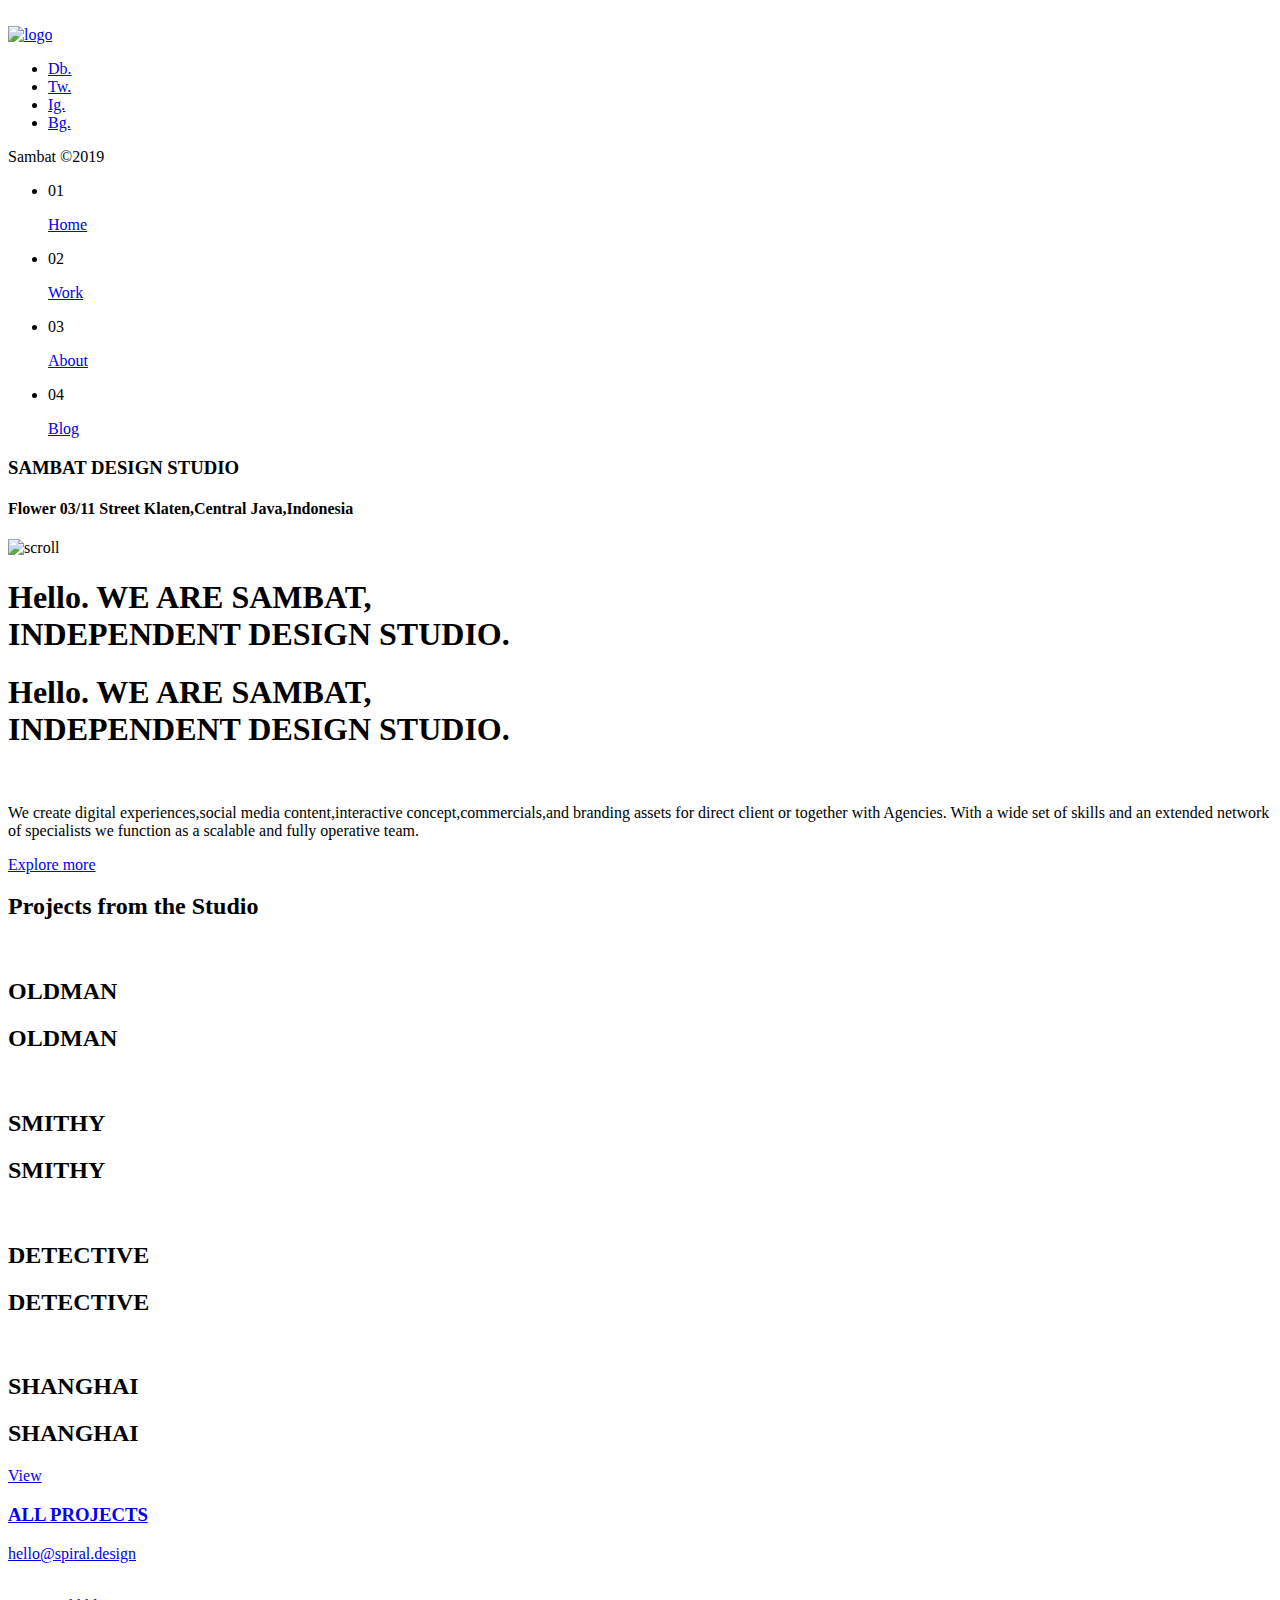
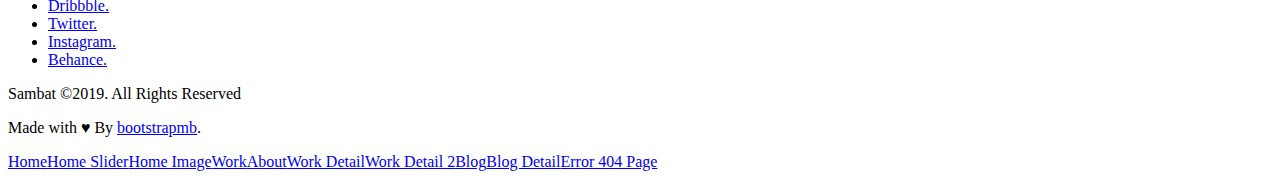
==== index.html @ 2a22076a "Create index.html" ====
<!DOCTYPE html>
<html lang="en">
<head>
<meta charset="UTF-8">
<meta name="viewport" content="width=device-width, initial-scale=1.0">
<meta http-equiv="X-UA-Compatible" content="ie=edge">
<title>Sambat Dark - Home</title>
<link rel="stylesheet" href="assets/css/plugin.css">
<link rel="stylesheet" href="assets/css/main.css">
<link rel="stylesheet" href="assets/css/responsive.css">
</head>
<body>
<!-- Start Preload -->
<div class="preloader"></div>
<div class="block-1"></div>
<div class="block-2"></div>
<div class="logo-load"><img src="assets/img/logo.svg" alt=""></div>
<div class="logo-load spinning"></div>
<div class="over-all"></div>
<!-- End Preload --><!-- Start Header -->
<header>
  <nav><!-- Logo -->
    <div class="logo hover-target"><a class="load-spiral" href="index.html"><img src="assets/img/logo.svg" alt="logo"></a></div>
    <!-- Menu bar -->
    <div class="toggle-btn magnetic hover-target">
      <div class="burger-menu"><span class="one"></span><span class="two"></span><span class="tre"></span></div>
    </div>
    <!-- Social -->
    <div class="scr socials">
      <div class="list-social">
        <ul>
          <li class="hover-target"><a href="#">Db.</a></li>
          <li class="hover-target"><a href="#">Tw.</a></li>
          <li class="hover-target"><a href="#">Ig.</a></li>
          <li class="hover-target"><a href="#">Bg.</a></li>
        </ul>
      </div>
    </div>
    <!-- Copyright -->
    <div class="scr copyright-top">
      <p>Sambat &copy;2019</p>
    </div>
    <div class="bg-nav"></div>
    <!-- menu -->
    <div class="manu-container">
      <div class="menu">
        <div class="data">
          <div class="container">
            <div class="row">
              <div class="col-md-6">
                <div class="links text-center text-lg-left">
                  <ul>
                    <li>
                      <p>01</p>
                      <a class="menu-link hover-target load-spiral" href="index.html">Home</a></li>
                    <li>
                      <p>02</p>
                      <a class="menu-link hover-target load-spiral" href="work.html">Work</a></li>
                    <li>
                      <p>03</p>
                      <a class="menu-link hover-target load-spiral" href="about.html">About</a></li>
                    <li>
                      <p>04</p>
                      <a class="menu-link hover-target load-spiral" href="blog.html">Blog</a></li>
                  </ul>
                </div>
              </div>
              <div class="col-md-4 offset-md-2 centered text-right">
                <div class="address-menu">
                  <h3>SAMBAT DESIGN STUDIO</h3>
                  <h4>Flower 03/11 Street Klaten,Central Java,Indonesia</h4>
                </div>
              </div>
            </div>
          </div>
        </div>
      </div>
    </div>
  </nav>
</header>
<!-- End Header --><!-- Start Content -->
<div id="spiral"><!-- Header -->
  <div class="scrolls"><img draggable="false" src="assets/img/sroll.svg" alt="scroll"></div>
  <div class="main-head">
    <div id="headmove">
      <div data-depth="0.2">
        <div class="bg-right"></div>
      </div>
    </div>
    <div class="heading-text">
      <div class="heading-text-front">
        <h1>Hello. WE ARE SAMBAT,<br>
          INDEPENDENT DESIGN STUDIO.</h1>
      </div>
      <div class="heading-text-back">
        <h1>Hello. WE ARE SAMBAT,<br>
          INDEPENDENT DESIGN STUDIO.</h1>
      </div>
    </div>
  </div>
  <!-- About -->
  <section class="about">
    <div class="container">
      <div class="row centered">
        <div class="col-lg-7">
          <div class="img-about luxy-el" data-horizontal="1" data-speed-x="1"><img class="img-fluid" src="assets/img/about.jpg" alt=""></div>
        </div>
        <div class="col-lg-5">
          <div class="abt-text">
            <p>We create digital experiences,social media content,interactive concept,commercials,and branding assets for direct client or together with Agencies. With a wide set of skills and an extended network of specialists we function as a scalable and fully operative team.</p>
            <a class="hover-target load-spiral" href="about.html">Explore more</a></div>
        </div>
      </div>
    </div>
  </section>
  <!-- Portfolio -->
  <section class="folio-content">
    <div class="container">
      <div class="row">
        <div class="col-md-12">
          <div class="main-title text-center">
            <h2>Projects from the <span>Studio</span></h2>
          </div>
        </div>
        <div class="col-md-6">
          <div class="folio-item">
            <div class="img-folio cursorExplore"><a class="load-spiral" href="work-detail-2.html"><img class="img-fluid" src="assets/img/port/2.jpg" draggable="false" alt=""></a></div>
            <div class="text-folio text-center">
              <h2 class="text-1">OLDMAN</h2>
              <h2 class="text-2">OLDMAN</h2>
            </div>
          </div>
          <div class="folio-item">
            <div class="img-folio cursorExplore"><a class="load-spiral" href="work-detail.html"><img class="img-fluid" src="assets/img/port/1.jpg" draggable="false" alt=""></a></div>
            <div class="text-folio text-center">
              <h2 class="text-1">SMITHY</h2>
              <h2 class="text-2">SMITHY</h2>
            </div>
          </div>
        </div>
        <div class="col-md-6">
          <div class="folio-item">
            <div class="img-folio cursorExplore"><a class="load-spiral" href="work-detail.html"><img class="img-fluid" src="assets/img/port/3.jpg" draggable="false" alt=""></a></div>
            <div class="text-folio text-center">
              <h2 class="text-1">DETECTIVE</h2>
              <h2 class="text-2">DETECTIVE</h2>
            </div>
          </div>
          <div class="folio-item">
            <div class="img-folio cursorExplore"><a class="load-spiral" href="work-detail-2.html"><img class="img-fluid" src="assets/img/port/4.jpg" draggable="false" alt=""></a></div>
            <div class="text-folio text-center">
              <h2 class="text-1">SHANGHAI</h2>
              <h2 class="text-2">SHANGHAI</h2>
            </div>
          </div>
        </div>
      </div>
      <div class="row">
        <div class="col-md-12"><a href="work.html" class="next-project centered text-center load-spiral">
          <div class="col-md-12">
            <p>View</p>
            <h3>ALL PROJECTS</h3>
          </div>
          </a></div>
      </div>
    </div>
  </section>
  <!-- Footer -->
  <div class="footer">
    <div class="container">
      <div class="row">
        <div class="col-md-4 text-center text-md-left mt-30">
          <div class="mail hover-target"><a href="#">hello@spiral.design</a></div>
        </div>
        <div class="col-md-4 text-center mt-30">
          <div class="logo-foot"><img src="assets/img/logo.svg" alt=""></div>
        </div>
        <div class="col-md-4 text-center text-md-right mt-30">
          <div class="sosmed">
            <ul>
              <li class="hover-target"><a href="#">Dribbble.</a></li>
              <li class="hover-target"><a href="#">Twitter.</a></li>
              <li class="hover-target"><a href="#">Instagram.</a></li>
              <li class="hover-target"><a href="#">Behance.</a></li>
            </ul>
          </div>
          <div class="copyright">
            <p>Sambat &copy;2019. All Rights Reserved</p>
            <p>Made with ♥ By <a href="http://www.bootstrapmb.com/">bootstrapmb</a>.</p>
          </div>
        </div>
      </div>
    </div>
  </div>
</div>
<!-- End Content --><!-- Toggle menu -->
<div class="menus"><a class="hover-target" href="index.html">Home</a><a class="hover-target" href="index-2.html">Home Slider</a><a class="hover-target" href="index-3.html">Home Image</a><a class="hover-target" href="work.html">Work</a><a class="hover-target" href="about.html">About</a><a class="hover-target" href="work-detail.html">Work Detail</a><a class="hover-target" href="work-detail-2.html">Work Detail 2</a><a class="hover-target" href="blog.html">Blog</a><a class="hover-target" href="blog-detail.html">Blog Detail</a><a class="hover-target" href="error.html">Error 404 Page</a></div>
<div class="menu__toggler hover-target magnetic"><span></span></div>
<!-- Cursor -->
<div class="cursor1" id="cursor1"></div>
<div class="cursor" id="cursor"></div>
<script src="https://www.jq22.com/jquery/jquery-3.3.1.js"></script>
<script src="assets/js/plugin.js"></script><script src="assets/js/main.js"></script>
</body>
</html>
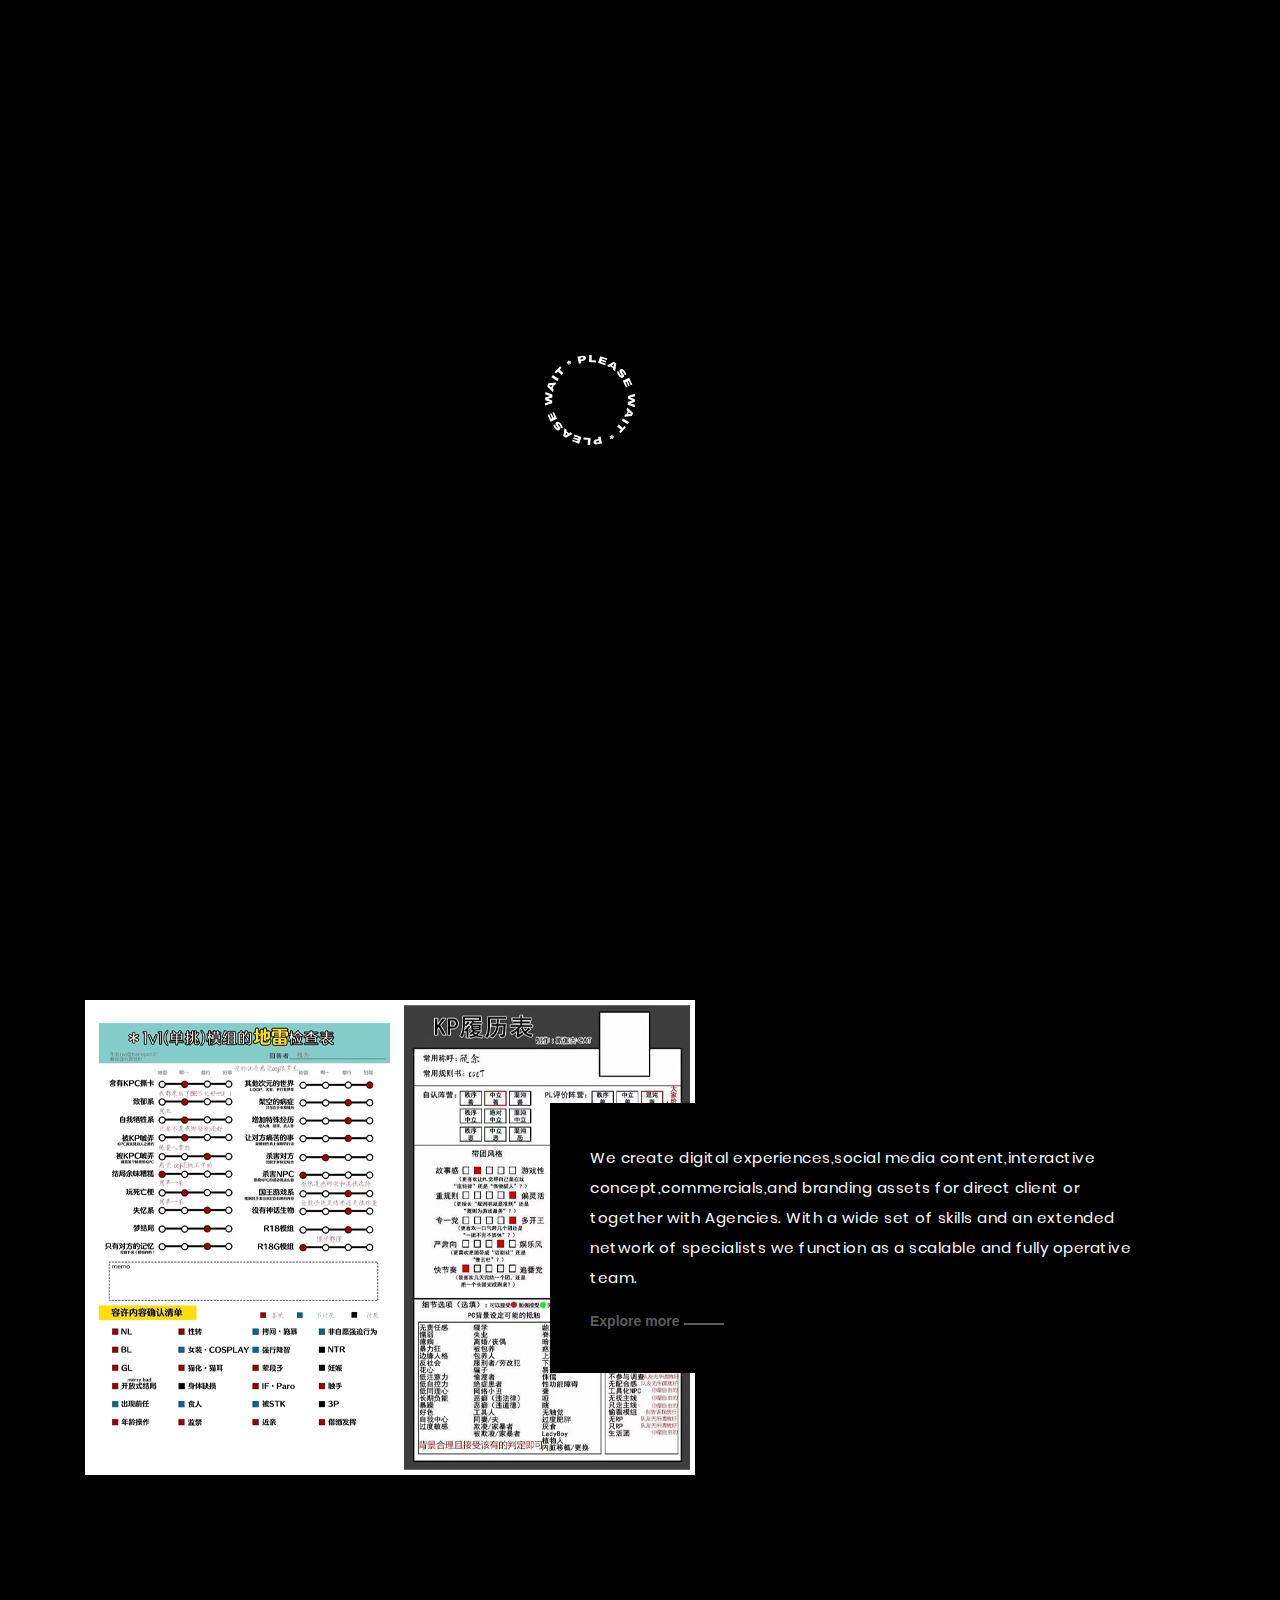
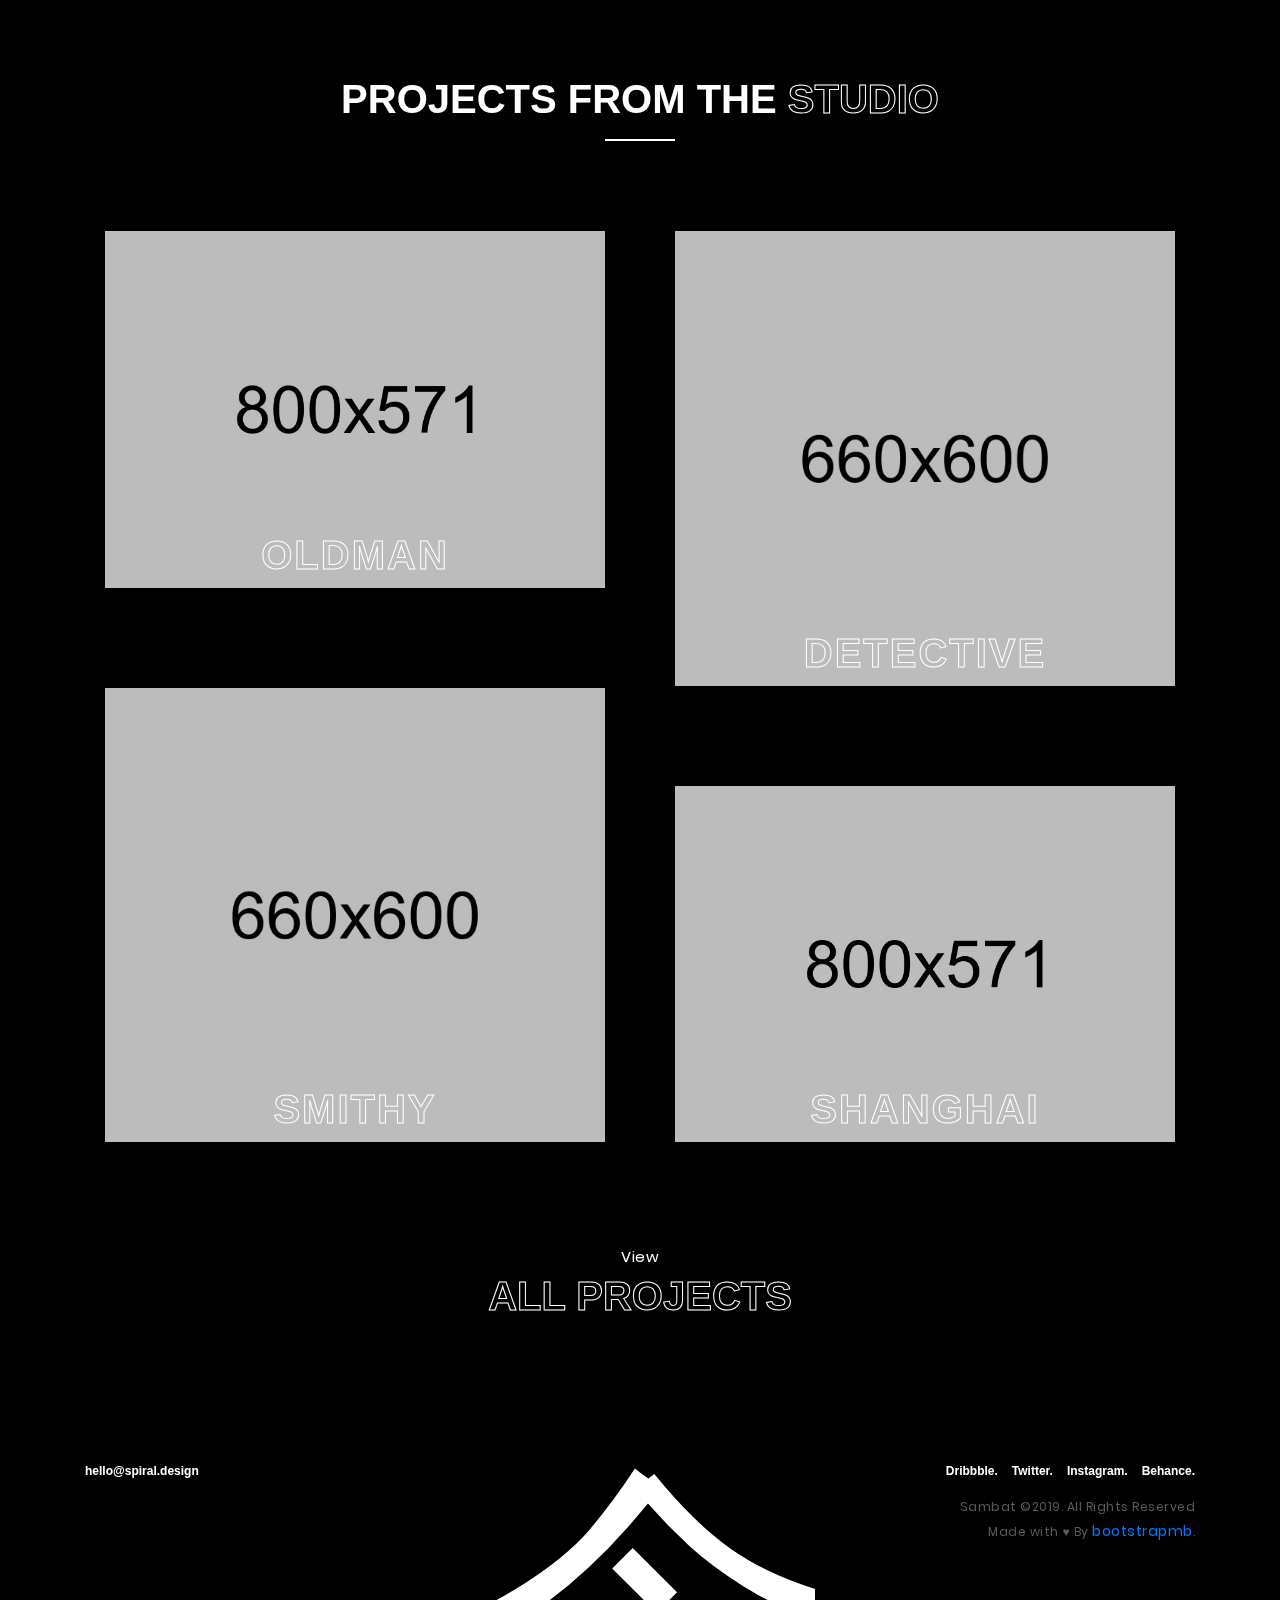
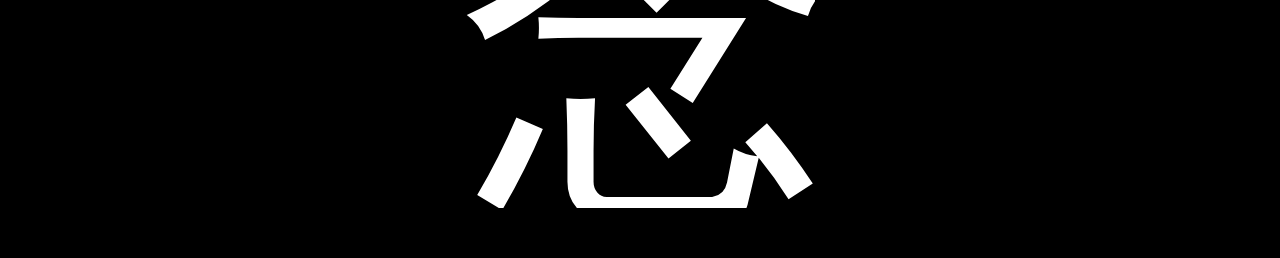
==== commit 2f881f74: "Update index.html" ====
--- a/index.html
+++ b/index.html
@@ -1,205 +1,205 @@
-<!DOCTYPE html>
-<html lang="en">
-<head>
-<meta charset="UTF-8">
-<meta name="viewport" content="width=device-width, initial-scale=1.0">
-<meta http-equiv="X-UA-Compatible" content="ie=edge">
-<title>Sambat Dark - Home</title>
-<link rel="stylesheet" href="assets/css/plugin.css">
-<link rel="stylesheet" href="assets/css/main.css">
-<link rel="stylesheet" href="assets/css/responsive.css">
-</head>
-<body>
-<!-- Start Preload -->
-<div class="preloader"></div>
-<div class="block-1"></div>
-<div class="block-2"></div>
-<div class="logo-load"><img src="assets/img/logo.svg" alt=""></div>
-<div class="logo-load spinning"></div>
-<div class="over-all"></div>
-<!-- End Preload --><!-- Start Header -->
-<header>
-  <nav><!-- Logo -->
-    <div class="logo hover-target"><a class="load-spiral" href="index.html"><img src="assets/img/logo.svg" alt="logo"></a></div>
-    <!-- Menu bar -->
-    <div class="toggle-btn magnetic hover-target">
-      <div class="burger-menu"><span class="one"></span><span class="two"></span><span class="tre"></span></div>
-    </div>
-    <!-- Social -->
-    <div class="scr socials">
-      <div class="list-social">
-        <ul>
-          <li class="hover-target"><a href="#">Db.</a></li>
-          <li class="hover-target"><a href="#">Tw.</a></li>
-          <li class="hover-target"><a href="#">Ig.</a></li>
-          <li class="hover-target"><a href="#">Bg.</a></li>
-        </ul>
-      </div>
-    </div>
-    <!-- Copyright -->
-    <div class="scr copyright-top">
-      <p>Sambat &copy;2019</p>
-    </div>
-    <div class="bg-nav"></div>
-    <!-- menu -->
-    <div class="manu-container">
-      <div class="menu">
-        <div class="data">
-          <div class="container">
-            <div class="row">
-              <div class="col-md-6">
-                <div class="links text-center text-lg-left">
-                  <ul>
-                    <li>
-                      <p>01</p>
-                      <a class="menu-link hover-target load-spiral" href="index.html">Home</a></li>
-                    <li>
-                      <p>02</p>
-                      <a class="menu-link hover-target load-spiral" href="work.html">Work</a></li>
-                    <li>
-                      <p>03</p>
-                      <a class="menu-link hover-target load-spiral" href="about.html">About</a></li>
-                    <li>
-                      <p>04</p>
-                      <a class="menu-link hover-target load-spiral" href="blog.html">Blog</a></li>
-                  </ul>
-                </div>
-              </div>
-              <div class="col-md-4 offset-md-2 centered text-right">
-                <div class="address-menu">
-                  <h3>SAMBAT DESIGN STUDIO</h3>
-                  <h4>Flower 03/11 Street Klaten,Central Java,Indonesia</h4>
-                </div>
-              </div>
-            </div>
-          </div>
-        </div>
-      </div>
-    </div>
-  </nav>
-</header>
-<!-- End Header --><!-- Start Content -->
-<div id="spiral"><!-- Header -->
-  <div class="scrolls"><img draggable="false" src="assets/img/sroll.svg" alt="scroll"></div>
-  <div class="main-head">
-    <div id="headmove">
-      <div data-depth="0.2">
-        <div class="bg-right"></div>
-      </div>
-    </div>
-    <div class="heading-text">
-      <div class="heading-text-front">
-        <h1>Hello. WE ARE SAMBAT,<br>
-          INDEPENDENT DESIGN STUDIO.</h1>
-      </div>
-      <div class="heading-text-back">
-        <h1>Hello. WE ARE SAMBAT,<br>
-          INDEPENDENT DESIGN STUDIO.</h1>
-      </div>
-    </div>
-  </div>
-  <!-- About -->
-  <section class="about">
-    <div class="container">
-      <div class="row centered">
-        <div class="col-lg-7">
-          <div class="img-about luxy-el" data-horizontal="1" data-speed-x="1"><img class="img-fluid" src="assets/img/about.jpg" alt=""></div>
-        </div>
-        <div class="col-lg-5">
-          <div class="abt-text">
-            <p>We create digital experiences,social media content,interactive concept,commercials,and branding assets for direct client or together with Agencies. With a wide set of skills and an extended network of specialists we function as a scalable and fully operative team.</p>
-            <a class="hover-target load-spiral" href="about.html">Explore more</a></div>
-        </div>
-      </div>
-    </div>
-  </section>
-  <!-- Portfolio -->
-  <section class="folio-content">
-    <div class="container">
-      <div class="row">
-        <div class="col-md-12">
-          <div class="main-title text-center">
-            <h2>Projects from the <span>Studio</span></h2>
-          </div>
-        </div>
-        <div class="col-md-6">
-          <div class="folio-item">
-            <div class="img-folio cursorExplore"><a class="load-spiral" href="work-detail-2.html"><img class="img-fluid" src="assets/img/port/2.jpg" draggable="false" alt=""></a></div>
-            <div class="text-folio text-center">
-              <h2 class="text-1">OLDMAN</h2>
-              <h2 class="text-2">OLDMAN</h2>
-            </div>
-          </div>
-          <div class="folio-item">
-            <div class="img-folio cursorExplore"><a class="load-spiral" href="work-detail.html"><img class="img-fluid" src="assets/img/port/1.jpg" draggable="false" alt=""></a></div>
-            <div class="text-folio text-center">
-              <h2 class="text-1">SMITHY</h2>
-              <h2 class="text-2">SMITHY</h2>
-            </div>
-          </div>
-        </div>
-        <div class="col-md-6">
-          <div class="folio-item">
-            <div class="img-folio cursorExplore"><a class="load-spiral" href="work-detail.html"><img class="img-fluid" src="assets/img/port/3.jpg" draggable="false" alt=""></a></div>
-            <div class="text-folio text-center">
-              <h2 class="text-1">DETECTIVE</h2>
-              <h2 class="text-2">DETECTIVE</h2>
-            </div>
-          </div>
-          <div class="folio-item">
-            <div class="img-folio cursorExplore"><a class="load-spiral" href="work-detail-2.html"><img class="img-fluid" src="assets/img/port/4.jpg" draggable="false" alt=""></a></div>
-            <div class="text-folio text-center">
-              <h2 class="text-1">SHANGHAI</h2>
-              <h2 class="text-2">SHANGHAI</h2>
-            </div>
-          </div>
-        </div>
-      </div>
-      <div class="row">
-        <div class="col-md-12"><a href="work.html" class="next-project centered text-center load-spiral">
-          <div class="col-md-12">
-            <p>View</p>
-            <h3>ALL PROJECTS</h3>
-          </div>
-          </a></div>
-      </div>
-    </div>
-  </section>
-  <!-- Footer -->
-  <div class="footer">
-    <div class="container">
-      <div class="row">
-        <div class="col-md-4 text-center text-md-left mt-30">
-          <div class="mail hover-target"><a href="#">hello@spiral.design</a></div>
-        </div>
-        <div class="col-md-4 text-center mt-30">
-          <div class="logo-foot"><img src="assets/img/logo.svg" alt=""></div>
-        </div>
-        <div class="col-md-4 text-center text-md-right mt-30">
-          <div class="sosmed">
-            <ul>
-              <li class="hover-target"><a href="#">Dribbble.</a></li>
-              <li class="hover-target"><a href="#">Twitter.</a></li>
-              <li class="hover-target"><a href="#">Instagram.</a></li>
-              <li class="hover-target"><a href="#">Behance.</a></li>
-            </ul>
-          </div>
-          <div class="copyright">
-            <p>Sambat &copy;2019. All Rights Reserved</p>
-            <p>Made with ♥ By <a href="http://www.bootstrapmb.com/">bootstrapmb</a>.</p>
-          </div>
-        </div>
-      </div>
-    </div>
-  </div>
-</div>
-<!-- End Content --><!-- Toggle menu -->
-<div class="menus"><a class="hover-target" href="index.html">Home</a><a class="hover-target" href="index-2.html">Home Slider</a><a class="hover-target" href="index-3.html">Home Image</a><a class="hover-target" href="work.html">Work</a><a class="hover-target" href="about.html">About</a><a class="hover-target" href="work-detail.html">Work Detail</a><a class="hover-target" href="work-detail-2.html">Work Detail 2</a><a class="hover-target" href="blog.html">Blog</a><a class="hover-target" href="blog-detail.html">Blog Detail</a><a class="hover-target" href="error.html">Error 404 Page</a></div>
-<div class="menu__toggler hover-target magnetic"><span></span></div>
-<!-- Cursor -->
-<div class="cursor1" id="cursor1"></div>
-<div class="cursor" id="cursor"></div>
-<script src="https://www.jq22.com/jquery/jquery-3.3.1.js"></script>
-<script src="assets/js/plugin.js"></script><script src="assets/js/main.js"></script>
-</body>
-</html>
+<!DOCTYPE html>
+<html lang="en">
+<head>
+<meta charset="UTF-8">
+<meta name="viewport" content="width=device-width, initial-scale=1.0">
+<meta http-equiv="X-UA-Compatible" content="ie=edge">
+<title>Coctrpg log - Home</title>
+<link rel="stylesheet" href="assets/css/plugin.css">
+<link rel="stylesheet" href="assets/css/main.css">
+<link rel="stylesheet" href="assets/css/responsive.css">
+</head>
+<body>
+<!-- Start Preload -->
+<div class="preloader"></div>
+<div class="block-1"></div>
+<div class="block-2"></div>
+<div class="logo-load"><img src="assets/img/logo.svg" alt=""></div>
+<div class="logo-load spinning"></div>
+<div class="over-all"></div>
+<!-- End Preload --><!-- Start Header -->
+<header>
+  <nav><!-- Logo -->
+    <div class="logo hover-target"><a class="load-spiral" href="index.html"><img src="assets/img/logo.svg" alt="logo"></a></div>
+    <!-- Menu bar -->
+    <div class="toggle-btn magnetic hover-target">
+      <div class="burger-menu"><span class="one"></span><span class="two"></span><span class="tre"></span></div>
+    </div>
+    <!-- Social -->
+    <div class="scr socials">
+      <div class="list-social">
+        <ul>
+          <li class="hover-target"><a href="#">Wx.</a></li>
+          <li class="hover-target"><a href="#">Qq.</a></li>
+          <li class="hover-target"><a href="#">Tw.</a></li>
+          <li class="hover-target"><a href="#">Bg.</a></li>
+        </ul>
+      </div>
+    </div>
+    <!-- Copyright -->
+    <div class="scr copyright-top">
+      <p>Sambat &copy;2019</p>
+    </div>
+    <div class="bg-nav"></div>
+    <!-- menu -->
+    <div class="manu-container">
+      <div class="menu">
+        <div class="data">
+          <div class="container">
+            <div class="row">
+              <div class="col-md-6">
+                <div class="links text-center text-lg-left">
+                  <ul>
+                    <li>
+                      <p>01</p>
+                      <a class="menu-link hover-target load-spiral" href="index.html">主页</a></li>
+                    <li>
+                      <p>02</p>
+                      <a class="menu-link hover-target load-spiral" href="work.html">目录</a></li>
+                    <li>
+                      <p>03</p>
+                      <a class="menu-link hover-target load-spiral" href="about.html">关于我</a></li>
+                    <li>
+                      <p>04</p>
+                      <a class="menu-link hover-target load-spiral" href="blog.html">归档</a></li>
+                  </ul>
+                </div>
+              </div>
+              <div class="col-md-4 offset-md-2 centered text-right">
+                <div class="address-menu">
+                  <h3>COCTRPG LOG STORAGE SITE.</h3>
+                  <h4>从2021年开始到今的所有已经保存的跑团log</h4>
+                </div>
+              </div>
+            </div>
+          </div>
+        </div>
+      </div>
+    </div>
+  </nav>
+</header>
+<!-- End Header --><!-- Start Content -->
+<div id="spiral"><!-- Header -->
+  <div class="scrolls"><img draggable="false" src="assets/img/sroll.svg" alt="scroll"></div>
+  <div class="main-head">
+    <div id="headmove">
+      <div data-depth="0.2">
+        <div class="bg-right"></div>
+      </div>
+    </div>
+    <div class="heading-text">
+      <div class="heading-text-front">
+        <h1>Hello, this is<br>
+          COCTRPG LOG STORAGE SITE.</h1>
+      </div>
+      <div class="heading-text-back">
+        <h1>Hello, this is<br>
+          COCTRPG LOG STORAGE SITE.</h1>
+      </div>
+    </div>
+  </div>
+  <!-- About -->
+  <section class="about">
+    <div class="container">
+      <div class="row centered">
+        <div class="col-lg-7">
+          <div class="img-about luxy-el" data-horizontal="1" data-speed-x="1"><img class="img-fluid" src="assets/img/about.jpg" alt=""></div>
+        </div>
+        <div class="col-lg-5">
+          <div class="abt-text">
+            <p>We create digital experiences,social media content,interactive concept,commercials,and branding assets for direct client or together with Agencies. With a wide set of skills and an extended network of specialists we function as a scalable and fully operative team.</p>
+            <a class="hover-target load-spiral" href="about.html">Explore more</a></div>
+        </div>
+      </div>
+    </div>
+  </section>
+  <!-- Portfolio -->
+  <section class="folio-content">
+    <div class="container">
+      <div class="row">
+        <div class="col-md-12">
+          <div class="main-title text-center">
+            <h2>Projects from the <span>Studio</span></h2>
+          </div>
+        </div>
+        <div class="col-md-6">
+          <div class="folio-item">
+            <div class="img-folio cursorExplore"><a class="load-spiral" href="work-detail-2.html"><img class="img-fluid" src="assets/img/port/2.jpg" draggable="false" alt=""></a></div>
+            <div class="text-folio text-center">
+              <h2 class="text-1">OLDMAN</h2>
+              <h2 class="text-2">OLDMAN</h2>
+            </div>
+          </div>
+          <div class="folio-item">
+            <div class="img-folio cursorExplore"><a class="load-spiral" href="work-detail.html"><img class="img-fluid" src="assets/img/port/1.jpg" draggable="false" alt=""></a></div>
+            <div class="text-folio text-center">
+              <h2 class="text-1">SMITHY</h2>
+              <h2 class="text-2">SMITHY</h2>
+            </div>
+          </div>
+        </div>
+        <div class="col-md-6">
+          <div class="folio-item">
+            <div class="img-folio cursorExplore"><a class="load-spiral" href="work-detail.html"><img class="img-fluid" src="assets/img/port/3.jpg" draggable="false" alt=""></a></div>
+            <div class="text-folio text-center">
+              <h2 class="text-1">DETECTIVE</h2>
+              <h2 class="text-2">DETECTIVE</h2>
+            </div>
+          </div>
+          <div class="folio-item">
+            <div class="img-folio cursorExplore"><a class="load-spiral" href="work-detail-2.html"><img class="img-fluid" src="assets/img/port/4.jpg" draggable="false" alt=""></a></div>
+            <div class="text-folio text-center">
+              <h2 class="text-1">SHANGHAI</h2>
+              <h2 class="text-2">SHANGHAI</h2>
+            </div>
+          </div>
+        </div>
+      </div>
+      <div class="row">
+        <div class="col-md-12"><a href="work.html" class="next-project centered text-center load-spiral">
+          <div class="col-md-12">
+            <p>View</p>
+            <h3>ALL PROJECTS</h3>
+          </div>
+          </a></div>
+      </div>
+    </div>
+  </section>
+  <!-- Footer -->
+  <div class="footer">
+    <div class="container">
+      <div class="row">
+        <div class="col-md-4 text-center text-md-left mt-30">
+          <div class="mail hover-target"><a href="#">hello@spiral.design</a></div>
+        </div>
+        <div class="col-md-4 text-center mt-30">
+          <div class="logo-foot"><img src="assets/img/logo.svg" alt=""></div>
+        </div>
+        <div class="col-md-4 text-center text-md-right mt-30">
+          <div class="sosmed">
+            <ul>
+              <li class="hover-target"><a href="#">Dribbble.</a></li>
+              <li class="hover-target"><a href="#">Twitter.</a></li>
+              <li class="hover-target"><a href="#">Instagram.</a></li>
+              <li class="hover-target"><a href="#">Behance.</a></li>
+            </ul>
+          </div>
+          <div class="copyright">
+            <p>Sambat &copy;2019. All Rights Reserved</p>
+            <p>Made with ♥ By <a href="http://www.bootstrapmb.com/">bootstrapmb</a>.</p>
+          </div>
+        </div>
+      </div>
+    </div>
+  </div>
+</div>
+<!-- End Content --><!-- Toggle menu -->
+<div class="menus"><a class="hover-target" href="index.html">Home</a><a class="hover-target" href="index-2.html">Home Slider</a><a class="hover-target" href="index-3.html">Home Image</a><a class="hover-target" href="work.html">Work</a><a class="hover-target" href="about.html">About</a><a class="hover-target" href="work-detail.html">Work Detail</a><a class="hover-target" href="work-detail-2.html">Work Detail 2</a><a class="hover-target" href="blog.html">Blog</a><a class="hover-target" href="blog-detail.html">Blog Detail</a><a class="hover-target" href="error.html">Error 404 Page</a></div>
+<div class="menu__toggler hover-target magnetic"><span></span></div>
+<!-- Cursor -->
+<div class="cursor1" id="cursor1"></div>
+<div class="cursor" id="cursor"></div>
+<script src="https://www.jq22.com/jquery/jquery-3.3.1.js"></script>
+<script src="assets/js/plugin.js"></script><script src="assets/js/main.js"></script>
+</body>
+</html>
--- a/assets/css/main.css
+++ b/assets/css/main.css
@@ -0,0 +1 @@
+@charset "UTF-8";@font-face{font-family:'Poppins';font-style:normal;font-weight:100;src:url("../fonts/poppins/poppins-v5-latin-100.eot");src:local("Poppins Thin"),local("Poppins-Thin"),url("../fonts/poppins/poppins-v5-latin-100%EF%B9%96.eot#iefix") format("embedded-opentype"),url("../fonts/poppins/poppins-v5-latin-100.woff2") format("woff2"),url("../fonts/poppins/poppins-v5-latin-100.woff") format("woff"),url("../fonts/poppins/poppins-v5-latin-100.ttf") format("truetype"),url("../fonts/poppins/poppins-v5-latin-100.svg#Poppins") format("svg")}@font-face{font-family:'Poppins';font-style:italic;font-weight:100;src:url("../fonts/poppins/poppins-v5-latin-100italic.eot");src:local("Poppins Thin Italic"),local("Poppins-ThinItalic"),url("../fonts/poppins/poppins-v5-latin-100italic%EF%B9%96.eot#iefix") format("embedded-opentype"),url("../fonts/poppins/poppins-v5-latin-100italic.woff2") format("woff2"),url("../fonts/poppins/poppins-v5-latin-100italic.woff") format("woff"),url("../fonts/poppins/poppins-v5-latin-100italic.ttf") format("truetype"),url("../fonts/poppins/poppins-v5-latin-100italic.svg#Poppins") format("svg")}@font-face{font-family:'Poppins';font-style:normal;font-weight:200;src:url("../fonts/poppins/poppins-v5-latin-200.eot");src:local("Poppins ExtraLight"),local("Poppins-ExtraLight"),url("../fonts/poppins/poppins-v5-latin-200%EF%B9%96.eot#iefix") format("embedded-opentype"),url("../fonts/poppins/poppins-v5-latin-200.woff2") format("woff2"),url("../fonts/poppins/poppins-v5-latin-200.woff") format("woff"),url("../fonts/poppins/poppins-v5-latin-200.ttf") format("truetype"),url("../fonts/poppins/poppins-v5-latin-200.svg#Poppins") format("svg")}@font-face{font-family:'Poppins';font-style:italic;font-weight:300;src:url("../fonts/poppins/poppins-v5-latin-300italic.eot");src:local("Poppins Light Italic"),local("Poppins-LightItalic"),url("../fonts/poppins/poppins-v5-latin-300italic%EF%B9%96.eot#iefix") format("embedded-opentype"),url("../fonts/poppins/poppins-v5-latin-300italic.woff2") format("woff2"),url("../fonts/poppins/poppins-v5-latin-300italic.woff") format("woff"),url("../fonts/poppins/poppins-v5-latin-300italic.ttf") format("truetype"),url("../fonts/poppins/poppins-v5-latin-300italic.svg#Poppins") format("svg")}@font-face{font-family:'Poppins';font-style:normal;font-weight:300;src:url("../fonts/poppins/poppins-v5-latin-300.eot");src:local("Poppins Light"),local("Poppins-Light"),url("../fonts/poppins/poppins-v5-latin-300%EF%B9%96.eot#iefix") format("embedded-opentype"),url("../fonts/poppins/poppins-v5-latin-300.woff2") format("woff2"),url("../fonts/poppins/poppins-v5-latin-300.woff") format("woff"),url("../fonts/poppins/poppins-v5-latin-300.ttf") format("truetype"),url("../fonts/poppins/poppins-v5-latin-300.svg#Poppins") format("svg")}@font-face{font-family:'Poppins';font-style:normal;font-weight:400;src:url("../fonts/poppins/poppins-v5-latin-regular.eot");src:local("Poppins Regular"),local("Poppins-Regular"),url("../fonts/poppins/poppins-v5-latin-regular%EF%B9%96.eot#iefix") format("embedded-opentype"),url("../fonts/poppins/poppins-v5-latin-regular.woff2") format("woff2"),url("../fonts/poppins/poppins-v5-latin-regular.woff") format("woff"),url("../fonts/poppins/poppins-v5-latin-regular.ttf") format("truetype"),url("../fonts/poppins/poppins-v5-latin-regular.svg#Poppins") format("svg")}@font-face{font-family:'Poppins';font-style:italic;font-weight:400;src:url("../fonts/poppins/poppins-v5-latin-italic.eot");src:local("Poppins Italic"),local("Poppins-Italic"),url("../fonts/poppins/poppins-v5-latin-italic%EF%B9%96.eot#iefix") format("embedded-opentype"),url("../fonts/poppins/poppins-v5-latin-italic.woff2") format("woff2"),url("../fonts/poppins/poppins-v5-latin-italic.woff") format("woff"),url("../fonts/poppins/poppins-v5-latin-italic.ttf") format("truetype"),url("../fonts/poppins/poppins-v5-latin-italic.svg#Poppins") format("svg")}@font-face{font-family:'Poppins';font-style:italic;font-weight:200;src:url("../fonts/poppins/poppins-v5-latin-200italic.eot");src:local("Poppins ExtraLight Italic"),local("Poppins-ExtraLightItalic"),url("../fonts/poppins/poppins-v5-latin-200italic%EF%B9%96.eot#iefix") format("embedded-opentype"),url("../fonts/poppins/poppins-v5-latin-200italic.woff2") format("woff2"),url("../fonts/poppins/poppins-v5-latin-200italic.woff") format("woff"),url("../fonts/poppins/poppins-v5-latin-200italic.ttf") format("truetype"),url("../fonts/poppins/poppins-v5-latin-200italic.svg#Poppins") format("svg")}@font-face{font-family:'Poppins';font-style:normal;font-weight:500;src:url("../fonts/poppins/poppins-v5-latin-500.eot");src:local("Poppins Medium"),local("Poppins-Medium"),url("../fonts/poppins/poppins-v5-latin-500%EF%B9%96.eot#iefix") format("embedded-opentype"),url("../fonts/poppins/poppins-v5-latin-500.woff2") format("woff2"),url("../fonts/poppins/poppins-v5-latin-500.woff") format("woff"),url("../fonts/poppins/poppins-v5-latin-500.ttf") format("truetype"),url("../fonts/poppins/poppins-v5-latin-500.svg#Poppins") format("svg")}@font-face{font-family:'Poppins';font-style:italic;font-weight:500;src:url("../fonts/poppins/poppins-v5-latin-500italic.eot");src:local("Poppins Medium Italic"),local("Poppins-MediumItalic"),url("../fonts/poppins/poppins-v5-latin-500italic%EF%B9%96.eot#iefix") format("embedded-opentype"),url("../fonts/poppins/poppins-v5-latin-500italic.woff2") format("woff2"),url("../fonts/poppins/poppins-v5-latin-500italic.woff") format("woff"),url("../fonts/poppins/poppins-v5-latin-500italic.ttf") format("truetype"),url("../fonts/poppins/poppins-v5-latin-500italic.svg#Poppins") format("svg")}@font-face{font-family:'Poppins';font-style:italic;font-weight:600;src:url("../fonts/poppins/poppins-v5-latin-600italic.eot");src:local("Poppins SemiBold Italic"),local("Poppins-SemiBoldItalic"),url("../fonts/poppins/poppins-v5-latin-600italic%EF%B9%96.eot#iefix") format("embedded-opentype"),url("../fonts/poppins/poppins-v5-latin-600italic.woff2") format("woff2"),url("../fonts/poppins/poppins-v5-latin-600italic.woff") format("woff"),url("../fonts/poppins/poppins-v5-latin-600italic.ttf") format("truetype"),url("../fonts/poppins/poppins-v5-latin-600italic.svg#Poppins") format("svg")}@font-face{font-family:'Poppins';font-style:normal;font-weight:600;src:url("../fonts/poppins/poppins-v5-latin-600.eot");src:local("Poppins SemiBold"),local("Poppins-SemiBold"),url("../fonts/poppins/poppins-v5-latin-600%EF%B9%96.eot#iefix") format("embedded-opentype"),url("../fonts/poppins/poppins-v5-latin-600.woff2") format("woff2"),url("../fonts/poppins/poppins-v5-latin-600.woff") format("woff"),url("../fonts/poppins/poppins-v5-latin-600.ttf") format("truetype"),url("../fonts/poppins/poppins-v5-latin-600.svg#Poppins") format("svg")}@font-face{font-family:'Poppins';font-style:normal;font-weight:700;src:url("../fonts/poppins/poppins-v5-latin-700.eot");src:local("Poppins Bold"),local("Poppins-Bold"),url("../fonts/poppins/poppins-v5-latin-700%EF%B9%96.eot#iefix") format("embedded-opentype"),url("../fonts/poppins/poppins-v5-latin-700.woff2") format("woff2"),url("../fonts/poppins/poppins-v5-latin-700.woff") format("woff"),url("../fonts/poppins/poppins-v5-latin-700.ttf") format("truetype"),url("../fonts/poppins/poppins-v5-latin-700.svg#Poppins") format("svg")}@font-face{font-family:'Poppins';font-style:italic;font-weight:700;src:url("../fonts/poppins/poppins-v5-latin-700italic.eot");src:local("Poppins Bold Italic"),local("Poppins-BoldItalic"),url("../fonts/poppins/poppins-v5-latin-700italic%EF%B9%96.eot#iefix") format("embedded-opentype"),url("../fonts/poppins/poppins-v5-latin-700italic.woff2") format("woff2"),url("../fonts/poppins/poppins-v5-latin-700italic.woff") format("woff"),url("../fonts/poppins/poppins-v5-latin-700italic.ttf") format("truetype"),url("../fonts/poppins/poppins-v5-latin-700italic.svg#Poppins") format("svg")}@font-face{font-family:'Poppins';font-style:normal;font-weight:800;src:url("../fonts/poppins/poppins-v5-latin-800.eot");src:local("Poppins ExtraBold"),local("Poppins-ExtraBold"),url("../fonts/poppins/poppins-v5-latin-800%EF%B9%96.eot#iefix") format("embedded-opentype"),url("../fonts/poppins/poppins-v5-latin-800.woff2") format("woff2"),url("../fonts/poppins/poppins-v5-latin-800.woff") format("woff"),url("../fonts/poppins/poppins-v5-latin-800.ttf") format("truetype"),url("../fonts/poppins/poppins-v5-latin-800.svg#Poppins") format("svg")}@font-face{font-family:'Poppins';font-style:italic;font-weight:800;src:url("../fonts/poppins/poppins-v5-latin-800italic.eot");src:local("Poppins ExtraBold Italic"),local("Poppins-ExtraBoldItalic"),url("../fonts/poppins/poppins-v5-latin-800italic%EF%B9%96.eot#iefix") format("embedded-opentype"),url("../fonts/poppins/poppins-v5-latin-800italic.woff2") format("woff2"),url("../fonts/poppins/poppins-v5-latin-800italic.woff") format("woff"),url("../fonts/poppins/poppins-v5-latin-800italic.ttf") format("truetype"),url("../fonts/poppins/poppins-v5-latin-800italic.svg#Poppins") format("svg")}@font-face{font-family:'Poppins';font-style:normal;font-weight:900;src:url("../fonts/poppins/poppins-v5-latin-900.eot");src:local("Poppins Black"),local("Poppins-Black"),url("../fonts/poppins/poppins-v5-latin-900%EF%B9%96.eot#iefix") format("embedded-opentype"),url("../fonts/poppins/poppins-v5-latin-900.woff2") format("woff2"),url("../fonts/poppins/poppins-v5-latin-900.woff") format("woff"),url("../fonts/poppins/poppins-v5-latin-900.ttf") format("truetype"),url("../fonts/poppins/poppins-v5-latin-900.svg#Poppins") format("svg")}@font-face{font-family:'Poppins';font-style:italic;font-weight:900;src:url("../fonts/poppins/poppins-v5-latin-900italic.eot");src:local("Poppins Black Italic"),local("Poppins-BlackItalic"),url("../fonts/poppins/poppins-v5-latin-900italic%EF%B9%96.eot#iefix") format("embedded-opentype"),url("../fonts/poppins/poppins-v5-latin-900italic.woff2") format("woff2"),url("../fonts/poppins/poppins-v5-latin-900italic.woff") format("woff"),url("../fonts/poppins/poppins-v5-latin-900italic.ttf") format("truetype"),url("../fonts/poppins/poppins-v5-latin-900italic.svg#Poppins") format("svg")}h1,h2,h3,h4,h5{font-family:'Poppins',sans-serif}p{font-family:'Poppins',sans-serif;font-size:15px;color:#fff;line-height:30px;letter-spacing:.5px}section{padding-top:100px;padding-bottom:100px}a:hover{text-decoration:none}.over-all{width:100%;height:100vh;position:fixed;top:0;left:0;z-index:90;background:#000;mix-blend-mode:color;pointer-events:none;opacity:0}.preloader{width:100%;height:100vh;position:fixed;top:0;left:0;z-index:9999;opacity:1}.spinning{width:100px;height:100px;background:url("../img/wait.svg") no-repeat center center;border:0;-webkit-animation-name:spin;animation-name:spin;-webkit-animation-duration:10s;animation-duration:10s;-webkit-animation-iteration-count:infinite;animation-iteration-count:infinite;margin-left:-50px;margin-top:-50px;mix-blend-mode:normal}.block-1{width:100%;height:100vh;bottom:0;left:0;background:#000;position:fixed;z-index:998}.block-2{width:100%;height:100vh;top:0;left:0;background:#000;position:fixed;z-index:999}.logo-load{position:fixed;transform:translate(-50%,-50%);-webkit-transform:translate(-50%,-50%);-moz-transform:translate(-50%,-50%);-ms-transform:translate(-50%,-50%);-o-transform:translate(-50%,-50%);left:50%;top:50%;mix-blend-mode:difference;z-index:9999}*{padding:0;margin:0;-webkit-box-sizing:border-box;box-sizing:border-box;font-family:'Poppins',sans-serif}.centered{display:-webkit-box;display:-ms-flexbox;display:flex;-webkit-box-align:center;-ms-flex-align:center;align-items:center;-webkit-box-pack:center;-ms-flex-pack:center;justify-content:center}.between{padding-top:100px;padding-bottom:100px}.mt-half{margin-top:90vh!important}.mt-0{margin-top:0!important}.mt-10{margin-top:10px!important}.mt-20{margin-top:20px!important}.mt-30{margin-top:30px!important}.mt-40{margin-top:40px!important}.mt-50{margin-top:50px!important}.mt-60{margin-top:60px!important}.mt-70{margin-top:70px!important}.mt-70{margin-top:70px!important}.mt-80{margin-top:80px!important}.mt-90{margin-top:90px!important}.mt-100{margin-top:100px!important}.mt-200{padding-top:200px!important}.mb-0{margin-bottom:0!important}.mb-10{margin-bottom:10px!important}.mb-20{margin-bottom:20px!important}.mb-30{margin-bottom:30px!important}.mb-40{margin-bottom:40px!important}.mb-50{margin-bottom:50px!important}.mb-60{margin-bottom:60px!important}.mb-70{margin-bottom:70px!important}.mb-70{margin-bottom:70px!important}.mb-80{margin-bottom:80px!important}.mb-90{margin-bottom:90px!important}.mb-100{margin-bottom:100px!important}.bg-darks{background:#000}::-moz-selection{color:#000}::selection{color:#000}::-moz-selection{color:#000}::selection{background-color:#fff}::-moz-selection{background-color:#fff}mark{color:#212121}body{background:#000}.copyright-top{position:fixed;top:88vh;left:9%;z-index:10}.copyright-top p{font-size:12px;margin:10px 0 0 0;color:#fff;font-weight:700}.socials{position:fixed;top:88vh;right:9%;z-index:10}.socials ul{list-style:none}.socials ul li{display:inline;margin-left:15px}.socials ul li a{font-size:11px;color:#fff;font-weight:700}.socials ul li a:hover{text-decoration:none}.toggle-btn{display:-webkit-box;display:-ms-flexbox;display:flex;-webkit-box-pack:center;-ms-flex-pack:center;justify-content:center;-webkit-box-align:center;-ms-flex-align:center;align-items:center;position:fixed;margin-top:10vh;width:50px;height:50px;right:8%;mix-blend-mode:difference;z-index:99!important}nav .container{position:relative}.logo{position:fixed;margin-top:10vh;width:50px;height:50px;left:8%;mix-blend-mode:difference;z-index:99!important}.toggle-btn::before{content:'MENU';position:absolute;width:80px;font-size:10px;letter-spacing:2px;color:#fff;right:0;font-weight:500}.one{display:block;position:relative;width:25px;height:1px;background:#fff}.two{display:block;position:relative;width:25px;height:1px;background:#fff;margin-top:4px}.tre{display:block;position:relative;width:25px;height:1px;background:#fff;margin-top:4px}.bg-nav{position:fixed;top:0;z-index:97;height:100vh;width:100%;background:#000;opacity:0;pointer-events:none}.menu{opacity:0;position:fixed;top:0;z-index:98;height:100vh;width:100%;background-color:transparent;display:-webkit-box;display:-ms-flexbox;display:flex;-webkit-box-align:center;-ms-flex-align:center;align-items:center;-webkit-box-pack:center;-ms-flex-pack:center;justify-content:center}.menu-text p{font-weight:300;line-height:30px;color:#fff}.data{text-align:left}.data ul{padding:0}ul{list-style:none;padding:0}.menu li{color:#fff}.menu li p{position:absolute;opacity:.5;top:25px;left:-10px}a.menu-link{font-family:'Poppins',sans-serif;display:inline-block;text-decoration:none;color:transparent;opacity:.7;-webkit-text-stroke:1px #fff;font-size:50px;font-weight:900;margin:0 20px;overflow:hidden;-webkit-transition:all .4s ease;transition:all .4s ease}a.menu-link:hover{opacity:1}a.menu-link.active{opacity:1}.toggle-btn:hover{cursor:pointer}.address-menu h3{font-size:30px;color:#fff;font-weight:600}.address-menu h4{color:#fff;font-size:12px;opacity:.5}a{cursor:none}.cursor,.cursor1{pointer-events:none;position:fixed;top:0;left:0;border-radius:50%;opacity:0;-webkit-transform:translate(-50%,-50%);transform:translate(-50%,-50%);-webkit-transition:opacity .3s ease-in-out,-webkit-transform .3s ease-in-out;transition:opacity .3s ease-in-out,-webkit-transform .3s ease-in-out;transition:opacity .3s ease-in-out,transform .3s ease-in-out;transition:opacity .3s ease-in-out,transform .3s ease-in-out,-webkit-transform .3s ease-in-out;z-index:9999999}.cursor{width:7px;height:7px;background-color:#fff;mix-blend-mode:difference}.cursor1{width:30px;height:30px;border:1px solid #fff;mix-blend-mode:difference}.cursor1.expand{background-color:#fff;border:0;mix-blend-mode:difference;transform:translate(-50%,-50%) scale(1.6);-webkit-transform:translate(-50%,-50%) scale(1.6);-moz-transform:translate(-50%,-50%) scale(1.6);-ms-transform:translate(-50%,-50%) scale(1.6);-o-transform:translate(-50%,-50%) scale(1.6)}.cursor1.drag::before,.cursor1.drag::after{color:#000;font-family:'fonticons';font-size:.6rem;margin-top:-.6rem;position:absolute;top:50%}.cursor1.drag::before{content:'\e801';left:-10px}.cursor1.drag::after{content:'\e803';right:-10px}.cursorDrag{cursor:none!important}.cursor1.explore{width:100px;height:100px;background:url("../img/click.svg") no-repeat center center;border:0;-webkit-animation-name:spin;animation-name:spin;-webkit-animation-duration:10s;animation-duration:10s;-webkit-animation-iteration-count:infinite;animation-iteration-count:infinite;margin-left:-50px;margin-top:-50px;mix-blend-mode:normal}.cursor1.zoom{width:100px;height:100px;background:url("../img/zoom.svg") no-repeat center center;border:0;-webkit-animation-name:spin;animation-name:spin;-webkit-animation-duration:10s;animation-duration:10s;-webkit-animation-iteration-count:infinite;animation-iteration-count:infinite;margin-left:-50px;margin-top:-50px;mix-blend-mode:normal}.cursor1.next{width:100px;height:100px;background:url("../img/next.svg") no-repeat center center;border:0;-webkit-animation-name:spin;animation-name:spin;-webkit-animation-duration:10s;animation-duration:10s;-webkit-animation-iteration-count:infinite;animation-iteration-count:infinite;margin-left:-50px;margin-top:-50px;mix-blend-mode:normal}.cursor1.prev{width:100px;height:100px;background:url("../img/prev.svg") no-repeat center center;border:0;-webkit-animation-name:spin;animation-name:spin;-webkit-animation-duration:10s;animation-duration:10s;-webkit-animation-iteration-count:infinite;animation-iteration-count:infinite;margin-left:-50px;margin-top:-50px;mix-blend-mode:normal}.scrolls{z-index:10;position:absolute;top:calc(90vh - 50px);left:calc(50% - 50px);-webkit-animation-name:spin;animation-name:spin;-webkit-animation-duration:20s;animation-duration:20s;-webkit-animation-iteration-count:infinite;animation-iteration-count:infinite;-webkit-animation-timing-function:linear;animation-timing-function:linear}.bg-right{background:#000;z-index:3;position:fixed;transform:translate(-50%,-50%) skew(20deg);-webkit-transform:translate(-50%,-50%) skew(20deg);-moz-transform:translate(-50%,-50%) skew(20deg);-ms-transform:translate(-50%,-50%) skew(20deg);-o-transform:translate(-50%,-50%) skew(20deg);text-align:center;left:50%;height:80vh;width:20vw;top:50vh}.bg-3{background:url("../img/home.jpg") center no-repeat;background-size:cover;z-index:3;position:fixed;transform:translate(-50%,-50%);-webkit-transform:translate(-50%,-50%);-moz-transform:translate(-50%,-50%);-ms-transform:translate(-50%,-50%);-o-transform:translate(-50%,-50%);text-align:center;left:50%;height:60vh;width:40vw;top:50vh}.heading-text-front{position:absolute;transform:translate(-50%,-50%);-webkit-transform:translate(-50%,-50%);-moz-transform:translate(-50%,-50%);-ms-transform:translate(-50%,-50%);-o-transform:translate(-50%,-50%);text-align:center;left:50%;width:90%;top:50%;z-index:4}.heading-text-front h1{font-family:'Poppins',sans-serif;text-transform:uppercase;color:transparent;font-weight:900;font-size:60px;-webkit-text-stroke:1px #fff;letter-spacing:1px}.heading-text-back{position:absolute;transform:translate(-50%,-50%);-webkit-transform:translate(-50%,-50%);-moz-transform:translate(-50%,-50%);-ms-transform:translate(-50%,-50%);-o-transform:translate(-50%,-50%);text-align:center;left:50%;width:90%;top:50%;z-index:-1}.heading-text-back h1{font-family:'Poppins',sans-serif;text-transform:uppercase;color:#fff;font-weight:900;font-size:60px;-webkit-text-stroke:0 #fff;letter-spacing:1px}.main-head{position:relative;height:100vh;overflow:hidden;z-index:-1}.main-head .container{position:relative}h1.title{font-size:90px}@-webkit-keyframes spin{from{-webkit-transform:rotate(0deg);transform:rotate(0deg)}to{-webkit-transform:rotate(360deg);transform:rotate(360deg)}}@keyframes spin{from{-webkit-transform:rotate(0deg);transform:rotate(0deg)}to{-webkit-transform:rotate(360deg);transform:rotate(360deg)}}.main-title::before{position:absolute;width:70px;height:2px;background:#fff;content:'';bottom:-10px;left:calc(50% - 35px)}.main-title h2{text-transform:uppercase;color:#fff;font-size:40px;font-family:'Poppins',sans-serif;font-weight:900}.main-title h2 span{-webkit-text-stroke:1px #fff;color:transparent;font-family:'Poppins',sans-serif;font-weight:900}.folio-content{background:#000}.folio-content .folio-item{margin-top:100px;position:relative;padding:0 20px}.folio-content .folio-item .img-folio{z-index:2;position:relative}.folio-content .folio-item .img-folio a{cursor:none}.folio-content .folio-item .img-folio img{-webkit-filter:grayscale(100%);filter:grayscale(100%)}.folio-content .folio-item .img-folio:hover img{-webkit-filter:grayscale(0%);filter:grayscale(0%)}.folio-content .folio-item .text-folio h2.text-1{position:absolute;font-family:'Poppins',sans-serif;color:transparent;font-weight:900;font-size:40px;letter-spacing:2px;-webkit-text-stroke:1px #fff;z-index:4;left:50%;bottom:1px;transform:translateX(-50%);-webkit-transform:translateX(-50%);-moz-transform:translateX(-50%);-ms-transform:translateX(-50%);-o-transform:translateX(-50%)}.folio-content .folio-item .text-folio h2.text-2{position:absolute;font-family:'Poppins',sans-serif;color:#fff;font-weight:900;font-size:40px;letter-spacing:2px;z-index:1;left:50%;bottom:1px;transform:translateX(-50%);-webkit-transform:translateX(-50%);-moz-transform:translateX(-50%);-ms-transform:translateX(-50%);-o-transform:translateX(-50%)}.bg-about{background:url("../img/about-1.jpg") center no-repeat;z-index:3;position:fixed;text-align:center;left:50%;height:30vh;width:40vw;top:20vh}.bg-about-2{background:url("../img/about-2.jpg") center no-repeat;z-index:3;position:fixed;text-align:center;left:10vw;height:50vh;width:30vw;top:30vh}.about{background:#000}.about-page{background:#000}#img-about{position:relative}.img-mask{position:absolute;width:120%;height:120%;left:0;top:0;z-index:2;background:#000}.about-text h3{font-family:'Poppins',sans-serif;margin-bottom:20px;color:#fff;font-weight:800}.abt-text{margin-left:-200px;background:#000;padding:40px 40px}.abt-text a{font-size:14px;color:#5c5c5c;font-weight:900;position:relative}.abt-text a::after{width:40px;height:2px;position:absolute;content:'';top:10px;margin-left:5px;background:#5c5c5c;transition:all ease-in-out .3s;-webkit-transition:all ease-in-out .3s;-moz-transition:all ease-in-out .3s;-ms-transition:all ease-in-out .3s;-o-transition:all ease-in-out .3s}.abt-text a:hover{text-decoration:none}.abt-text a:hover::after{margin-left:15px}.sub-abt{position:absolute;right:0;top:50%;transform:rotate(90deg) translateY(-50%) translateX(-50%);-webkit-transform:rotate(90deg) translateY(-50%) translateX(-50%);-moz-transform:rotate(90deg) translateY(-50%) translateX(-50%);-ms-transform:rotate(90deg) translateY(-50%) translateX(-50%);-o-transform:rotate(90deg) translateY(-50%) translateX(-50%)}.sub-abt p{text-align:center;margin:0;font-weight:700}.footer{z-index:-2;padding:0 0 50px 0}.footer .logo-foot{mix-blend-mode:difference}.footer a{font-size:14px}.footer a:hover{text-decoration:none}.footer .sosmed ul{list-style:none}.footer .sosmed ul li{display:inline;margin-left:10px}.footer .sosmed ul li a{font-size:12px;color:#fff;font-weight:600}.footer .sosmed ul li a:hover{text-decoration:none}.footer .mail a{font-size:12px;color:#fff;font-weight:600}.footer .copyright p{line-height:normal;font-size:12px;margin:5px 0 0 0;color:#5c5c5c}.service-item{-webkit-transition:all .3s ease;transition:all .3s ease;padding:30px 30px;overflow:hidden;background:#050505}.front{z-index:3}.service-icon{margin:20px 0}.service-icon img{width:70px}.service-text{padding:20px 0}.service-text h3{color:#fff;text-align:left;font-size:20px;font-family:'Poppins',sans-serif;font-weight:700}.service-text p{margin-top:20px}.service-list{padding:0;margin-top:20px}.service-line{margin-top:60px;width:80px;height:3px;background:#fff}.service-list li{display:block;color:#fff;margin:10px 0}.partner{padding-left:40px;padding-right:40px}.partner-list{border:1px solid #5c5c5c}.partner-list img{padding:30px}.blog-img:hover img{transform:scale(0.98);-webkit-transform:scale(0.98);-moz-transform:scale(0.98);-ms-transform:scale(0.98);-o-transform:scale(0.98)}.blog-img img{transition:all .5s ease-in-out;-webkit-transition:all .5s ease-in-out;-moz-transition:all .5s ease-in-out;-ms-transition:all .5s ease-in-out;-o-transition:all .5s ease-in-out}.blog-text{padding:0 10px 0 0}.blog-text h3{color:#fff;font-size:26px;margin-top:20px;margin-bottom:10px;font-weight:700}.blog-text p{color:#8f8f8f}.bg-detail-blog{background:url("../img/blog/detail.jpg") center no-repeat;background-size:cover;z-index:-1;position:absolute;text-align:center;left:0;height:100vh;width:100vw;top:0}h3.detail-title{color:#fff;text-transform:uppercase;font-weight:900;font-size:40px}.article{color:#fff}.article h3{font-size:24px;font-weight:700}.article p{margin-top:20px;color:#8f8f8f}.article .quote p{font-weight:500;font-size:20px;text-align:center;margin:50px 0;color:#c3c3c3}.article .author p{margin-bottom:20px}.line{height:1px;margin-top:40px;width:100px;background:#fff;position:absolute;left:calc(50% - 50px)}.bg-work{background:url("../img/port/1.jpg") center no-repeat;z-index:3;position:fixed;text-align:center;left:50%;height:30vh;width:40vw;top:20vh}.bg-work-2{background:url("../img/port/3.jpg") center no-repeat;z-index:3;position:fixed;text-align:center;left:10vw;height:50vh;width:30vw;top:30vh}.bg-detail-work{background:url("../img/detail-work/1/1.jpg") center no-repeat;background-size:cover;z-index:-1;position:fixed;left:0;height:50vh;width:50vw;left:25%;top:25vh}.bg-detail-work-2{background:url("../img/detail-work/2/3.jpg") center no-repeat;background-size:cover;z-index:-1;position:fixed;left:0;height:50vh;width:50vw;left:25%;top:25vh}.about-work h3{color:#fff;font-size:17px;font-weight:700}.about-work p{color:#c3c3c3;font-size:14px;margin:0}.about-work a{font-size:12px;color:#fff}.next-project{color:#fff;margin-top:100px;background-size:cover}.next-project p{margin:0}.next-project h3{font-weight:900;color:transparent;font-size:40px;-webkit-text-stroke:1px #fff;transition:ease-in-out .3s all;-webkit-transition:ease-in-out .3s all;-moz-transition:ease-in-out .3s all;-ms-transition:ease-in-out .3s all;-o-transition:ease-in-out .3s all}.next-project h3:hover{color:#fff}.right-over-next{position:absolute;width:50%;height:100%;right:0;top:0;z-index:10}.right-over-prev{position:absolute;width:50%;height:100%;left:0;top:0;z-index:11}.bg-error{background:url("../img/error/1.jpg") center no-repeat;z-index:-1;position:fixed;text-align:center;left:25%;height:50vh;width:50vw;top:25vh}.error-page{position:absolute;left:50%;top:50%;z-index:99;transform:translate(-50%,-50%);-webkit-transform:translate(-50%,-50%);-moz-transform:translate(-50%,-50%);-ms-transform:translate(-50%,-50%);-o-transform:translate(-50%,-50%)}.error-page h2{font-size:120px;-webkit-text-stroke:1px #fff;color:transparent}.error-page p{color:#fff}.error-page a{color:#adadad}.menu__toggler{position:fixed;bottom:20px;left:20px;border-radius:100%;-webkit-border-radius:100%;-moz-border-radius:100%;-ms-border-radius:100%;-o-border-radius:100%;z-index:102;height:50px;width:50px;outline:0;cursor:pointer;display:-webkit-box;display:-ms-flexbox;display:flex;-webkit-box-align:center;-ms-flex-align:center;align-items:center;background:#fff}.menu__toggler span,.menu__toggler span::before,.menu__toggler span::after{position:absolute;content:'';width:25px;height:2.5px;background:#000;border-radius:20px;left:12px;-webkit-transition:500ms cubic-bezier(0.77,0,0.175,1);transition:500ms cubic-bezier(0.77,0,0.175,1)}.menu__toggler span::before{top:-8px;left:0}.menu__toggler span::after{top:8px;left:0}.menu__toggler.activez>span{background:transparent}.menu__toggler.activez>span::before,.menu__toggler.activez>span::after{background:#000;top:0}.menu__toggler.activez>span::before{-webkit-transform:rotate(-225deg);transform:rotate(-225deg)}.menu__toggler.activez>span::after{-webkit-transform:rotate(225deg);transform:rotate(225deg)}.menus{position:fixed;left:-30%;z-index:101;color:#000;background:#ffff;-webkit-clip-path:polygon(0 0,100% 0,85% 100%,0% 100%);clip-path:polygon(0 0,100% 0,85% 100%,0% 100%);width:30%;height:100%;padding:100px;display:-webkit-box;display:-ms-flexbox;display:flex;-webkit-box-orient:vertical;-webkit-box-direction:normal;-ms-flex-direction:column;flex-direction:column;-webkit-box-pack:center;-ms-flex-pack:center;justify-content:center;-webkit-transition:300ms left cubic-bezier(0.77,0,0.175,1);transition:300ms left cubic-bezier(0.77,0,0.175,1)}@media only screen and (max-width:600px){.menus{width:250px;left:-250px;padding:50px}}.menus.activez{left:0}.menus a{font-size:15px;margin-bottom:1rem;color:#000}.menus a:hover{opacity:.5}.full-page{height:100vh;width:100vw;overflow:hidden}.swiper-slide{height:100vh}.img-slide{width:100%;position:absolute;z-index:3;top:50%;left:50%;transform:translate(-50%,-50%);-webkit-transform:translate(-50%,-50%);-moz-transform:translate(-50%,-50%);-ms-transform:translate(-50%,-50%);-o-transform:translate(-50%,-50%)}.img-slide img{width:100%}.text-slide{height:60px;position:relative;overflow:hidden;position:absolute;top:40%;left:10%;width:100%}.text-slide h2.text-1{position:absolute;font-family:'Poppins',sans-serif;color:transparent;font-weight:900;font-size:60px;letter-spacing:2px;-webkit-text-stroke:1px #fff;z-index:4;pointer-events:none}.text-slide h2.text-2{position:absolute;font-family:'Poppins',sans-serif;color:#fff;font-weight:900;font-size:60px;letter-spacing:2px;z-index:1;left:0;pointer-events:none}.swiper-slide{-webkit-transition-delay:2s;transition-delay:2s;transition:.2s ease all;-webkit-transition:.2s ease all;-moz-transition:.2s ease all;-ms-transition:.2s ease all;-o-transition:.2s ease all}.swiper-slide-next .img-slide img{filter:grayscale(100%);-webkit-filter:grayscale(100%)}.swiper-slide-prev .img-slide img{filter:grayscale(100%);-webkit-filter:grayscale(100%)}.swiper-wrapper{-webkit-transition-delay:.2s;transition-delay:.2s}.swiper-container-horizontal>.swiper-pagination-progressbar,.swiper-container-vertical>.swiper-pagination-progressbar.swiper-pagination-progressbar-opposite{width:40%;height:2px;left:30%;top:auto;bottom:10%}.swiper-pagination-progressbar .swiper-pagination-progressbar-fill{background:#ffff;position:absolute;left:0;top:0;width:100%;height:100%;-webkit-transform:scale(0);transform:scale(0);-webkit-transform-origin:left top;transform-origin:left top}.swiper-pagination-progressbar{position:absolute;background:rgba(218,213,213,0.25)}.bg-half{position:fixed;width:50%;height:100vh;background:#ececec;right:0;top:0}.bg-half-l{position:fixed;width:50%;height:100vh;background:#111;left:0;top:0}.intro{position:relative;margin:30px;overflow:hidden}.intro:hover .over-intro{height:100%}.intro .over-intro{position:absolute;pointer-events:none;width:100%;height:0;background:#050505;z-index:2;bottom:0;left:0;opacity:.5;transition:all ease .3s;-webkit-transition:all ease .3s;-moz-transition:all ease .3s;-ms-transition:all ease .3s;-o-transition:all ease .3s}h3.glp{color:#fff}h3.lght{color:#f0353c}--- a/assets/css/responsive.css
+++ b/assets/css/responsive.css
@@ -0,0 +1 @@
+@media(max-width:575.98px){.work-slide-item{height:80vh}.menu__toggler,.menus{display:none}.service-text h3{font-size:16px}.about-text h3{font-size:20px}.about-text p{font-size:14px}.between{padding-top:50px;padding-bottom:50px}.address-menu{display:none}.menu li{color:#fff}.menu li p{display:none}.toggle-btn{margin-top:5vh}.logo{margin-top:5vh}.main-head h1{font-size:30px}.sub-abt{display:none}p.abt-text{font-size:16px}.main-title h2{font-size:28px}.folio-content .folio-item{margin-top:40px}.folio-content .folio-item .text-folio h2.text-1{font-size:30px}.folio-content .folio-item .text-folio h2.text-2{font-size:30px}.img-about{display:none}.abt-text{padding:0;margin-left:0}.abt-text p{font-size:14px}.blog-item{padding:0 20px}.scr{display:none}.article h3{font-size:20px}.work-slide-item{width:100%}.img-slide{width:90%;position:relative}.img-slide img{height:100%}.text-slide{height:40px;position:relative;overflow:hidden;left:0;margin-top:20px}.text-slide h2.text-1{position:relative;color:#fff;font-weight:900;font-size:35px;z-index:4;margin:0;pointer-events:none}.text-slide h2.text-2{display:none}.next-project h3{font-size:30px}section{padding:50px 0}.partner{padding-left:20px;padding-right:20px}.blog-text{padding:0 10px 0 0}.blog-text h3{font-size:20px}.blog-text p{font-size:14px}h3.detail-title{font-size:30px}}@media(min-width:575.98px) and (max-width:767.98px){h3.detail-title{font-size:36px}.partner{padding-left:25px;padding-right:25px}.address-menu{display:none}.menu li{color:#fff}.menu li p{display:none}.main-title h2{font-size:30px}.img-about{display:none}.abt-text{padding:0;margin-left:0}.abt-text p{font-size:14px}.main-head h1{font-size:40px}.menu__toggler,.menus{display:none}.main-head h1{font-size:50px}section{padding:70px 0}.img-slide{width:90%;position:relative}.img-slide img{height:100%}.text-slide{height:40px;position:relative;overflow:hidden;left:0;margin-top:20px}.text-slide h2.text-1{position:relative;color:#fff;font-weight:900;font-size:35px;z-index:4;margin:0;pointer-events:none}.text-slide h2.text-2{display:none}.folio-content .folio-item{margin-top:40px}.folio-content .folio-item .text-folio h2.text-1{font-size:40px}.folio-content .folio-item .text-folio h2.text-2{font-size:40px}.next-project h3{font-size:40px}}@media(min-width:767.98px) and (max-width:991.98px){.main-title h2{font-size:35px}.main-head h1{font-size:50px}.menu__toggler,.menus{display:none}.img-about{display:none}.abt-text{padding:20px;margin-left:0}.abt-text p{font-size:15px}section{padding:70px 0}}@media(min-width:992px) and (max-width:1199.98px){section{padding:100px 0}}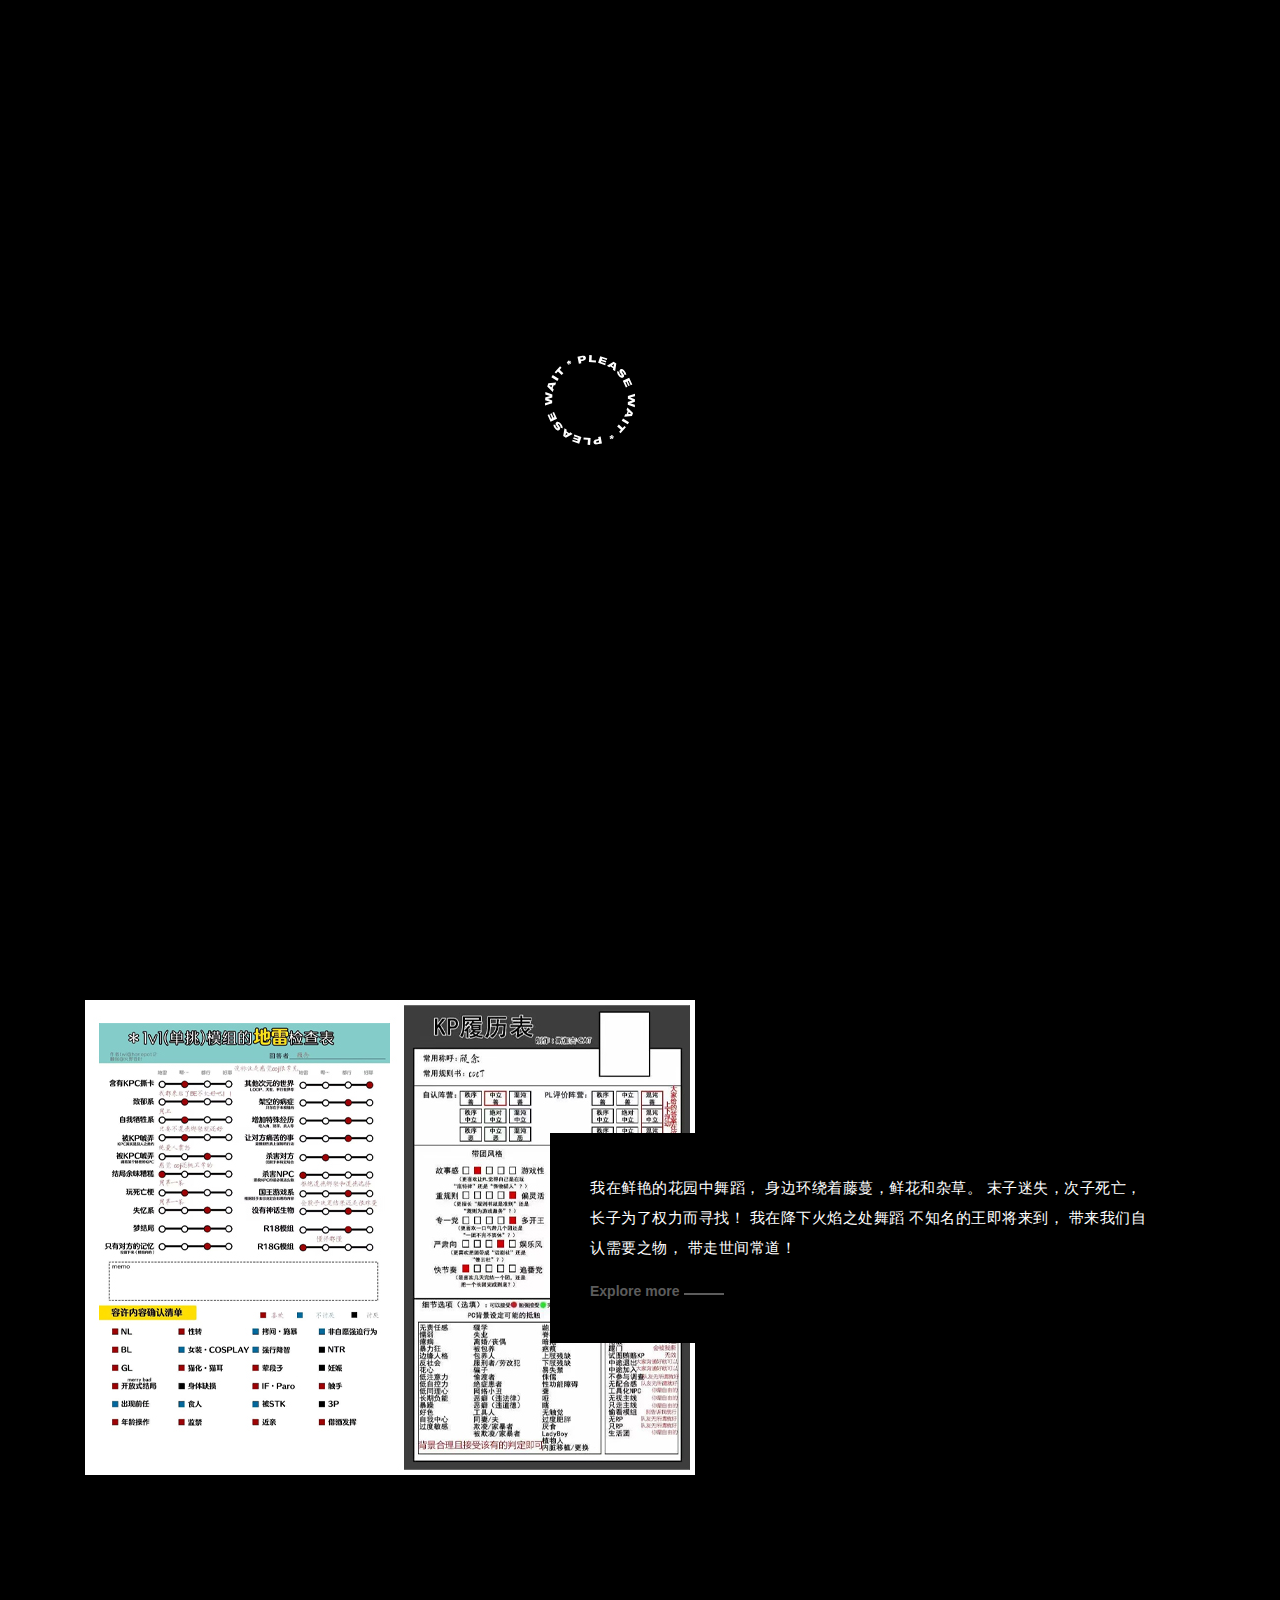
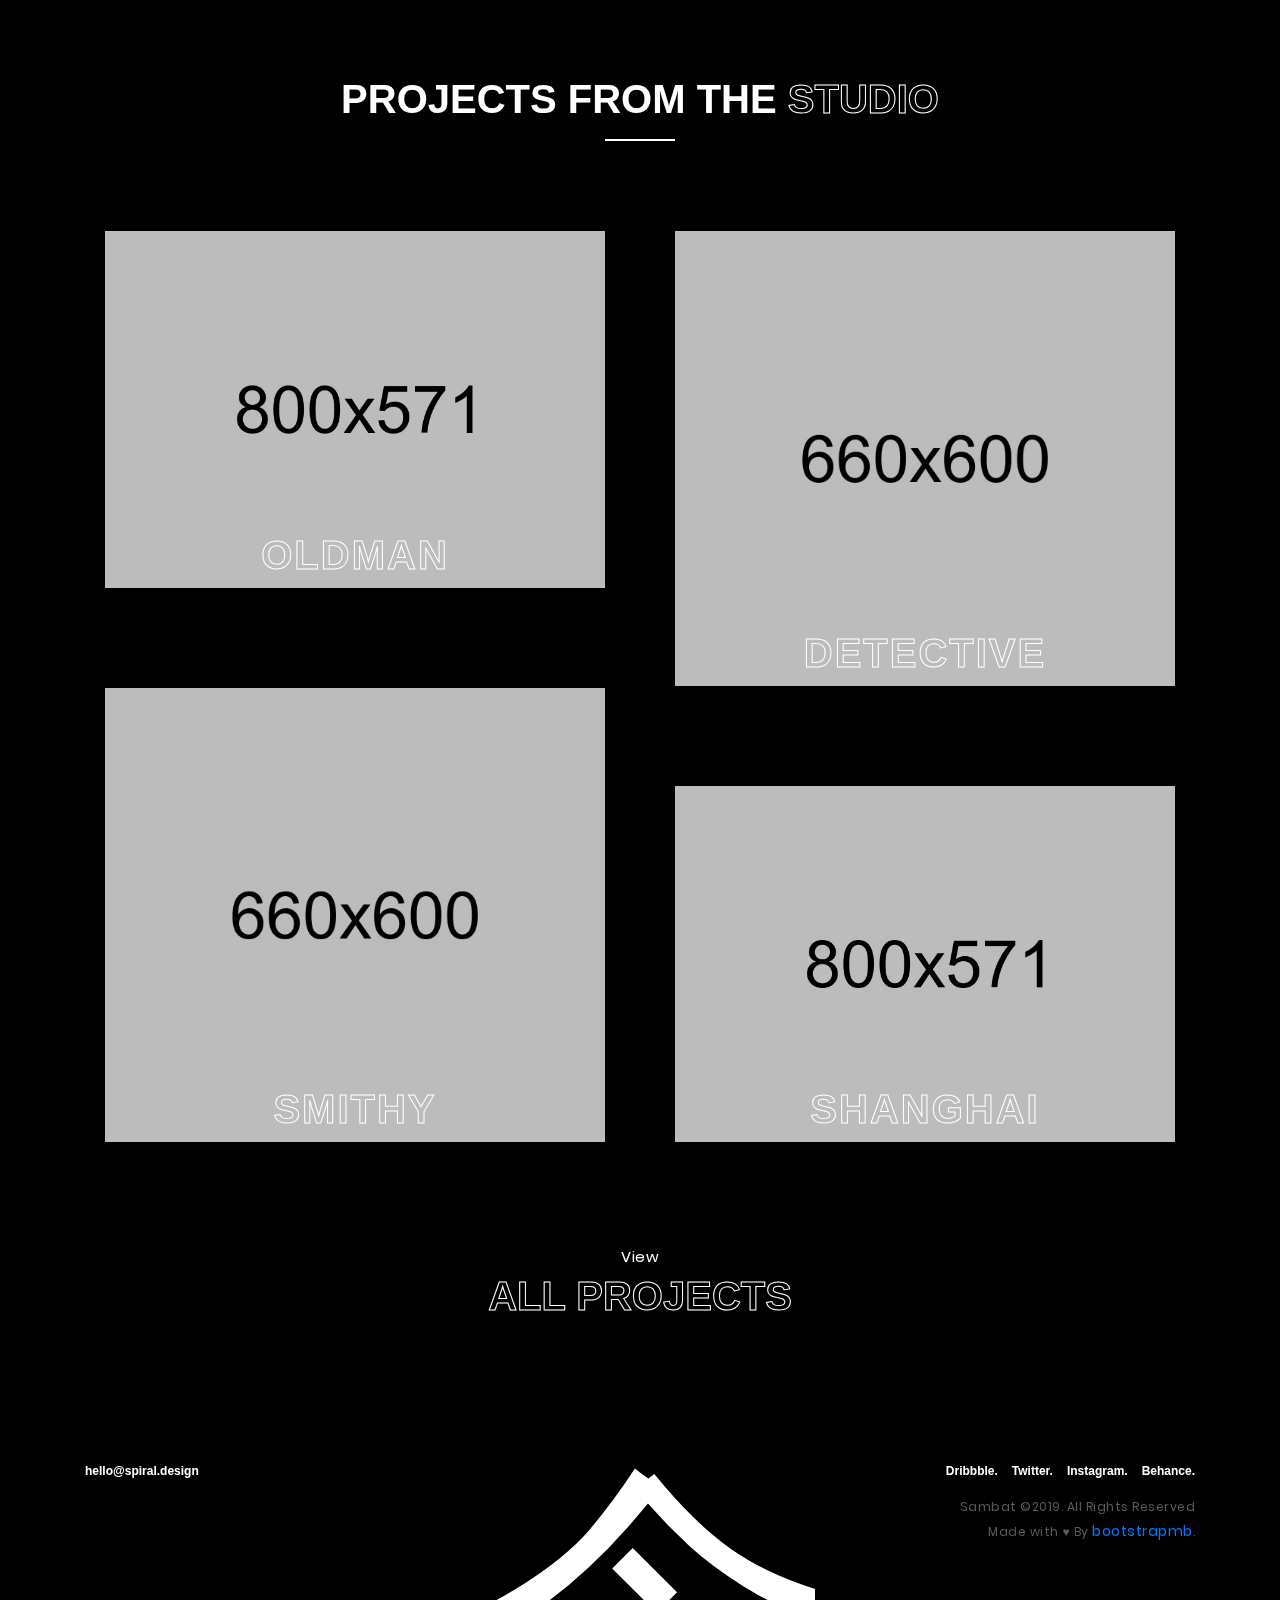
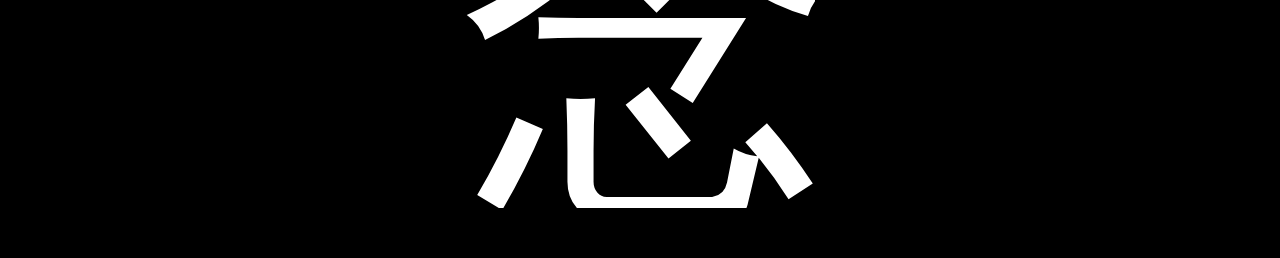
==== commit ad1ecd96: "Update index.html" ====
--- a/index.html
+++ b/index.html
@@ -80,7 +80,7 @@
 </header>
 <!-- End Header --><!-- Start Content -->
 <div id="spiral"><!-- Header -->
-  <div class="scrolls"><img draggable="false" src="assets/img/sroll.svg" alt="scroll"></div>
+  <div class="scrolls"><img draggable="false" src="assets/img/logo.svg" alt="scroll"></div>
   <div class="main-head">
     <div id="headmove">
       <div data-depth="0.2">
@@ -107,7 +107,14 @@
         </div>
         <div class="col-lg-5">
           <div class="abt-text">
-            <p>We create digital experiences,social media content,interactive concept,commercials,and branding assets for direct client or together with Agencies. With a wide set of skills and an extended network of specialists we function as a scalable and fully operative team.</p>
+            <p> 我在鲜艳的花园中舞蹈，
+                身边环绕着藤蔓，鲜花和杂草。
+                末子迷失，次子死亡，
+                长子为了权力而寻找！
+                我在降下火焰之处舞蹈
+                不知名的王即将来到，
+                带来我们自认需要之物，
+                带走世间常道！</p>
             <a class="hover-target load-spiral" href="about.html">Explore more</a></div>
         </div>
       </div>
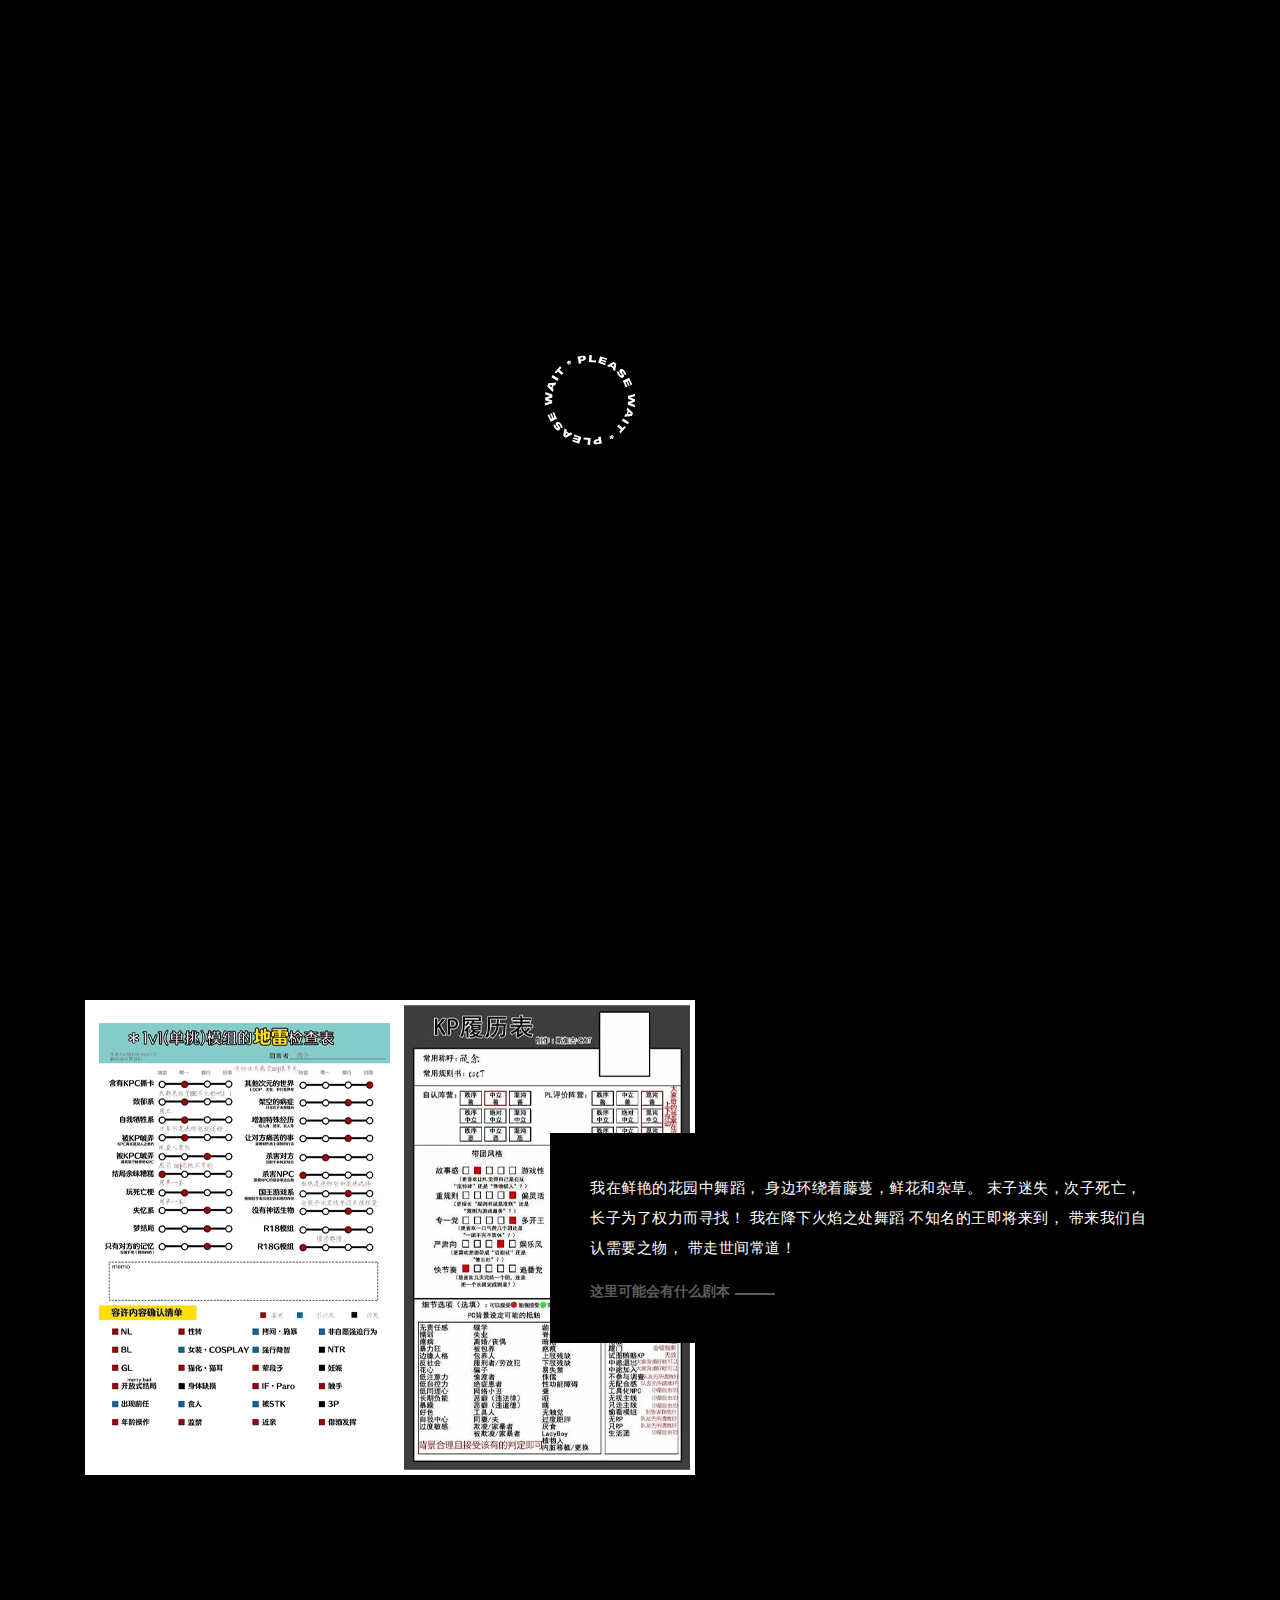
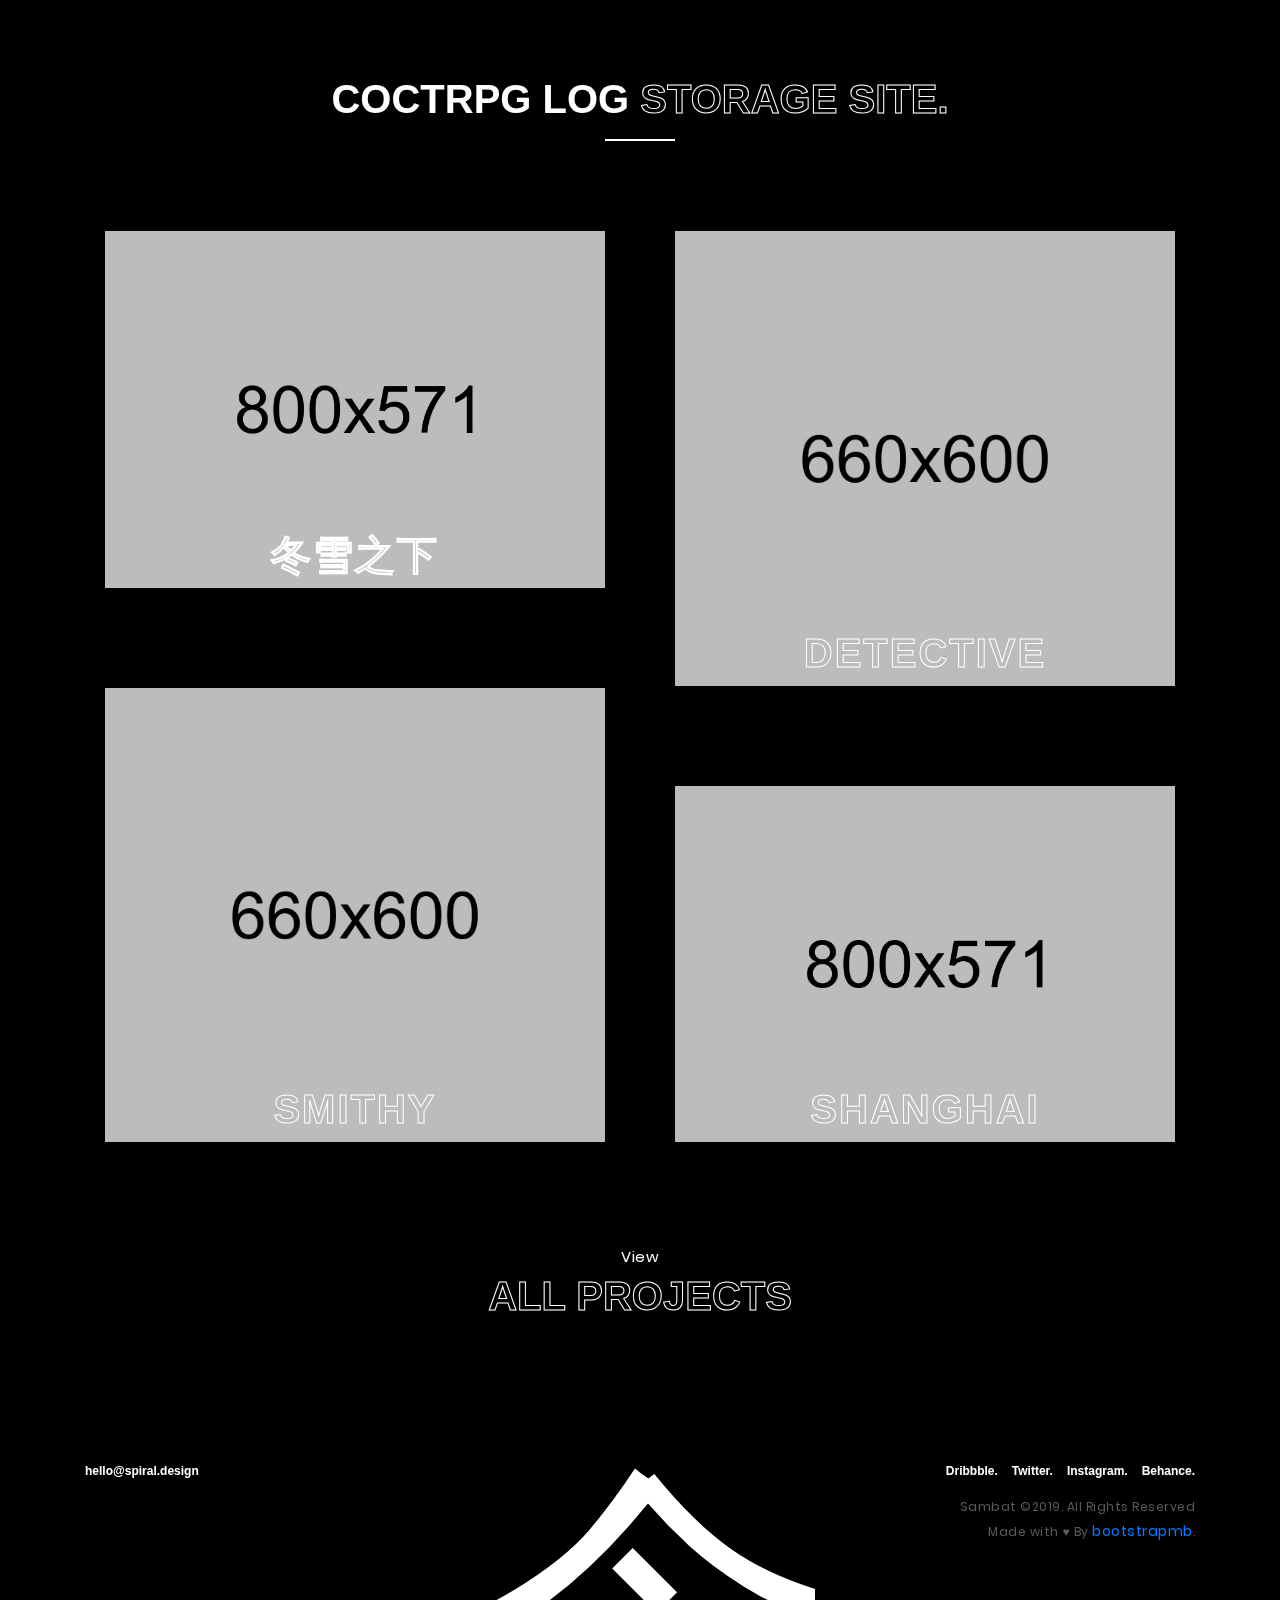
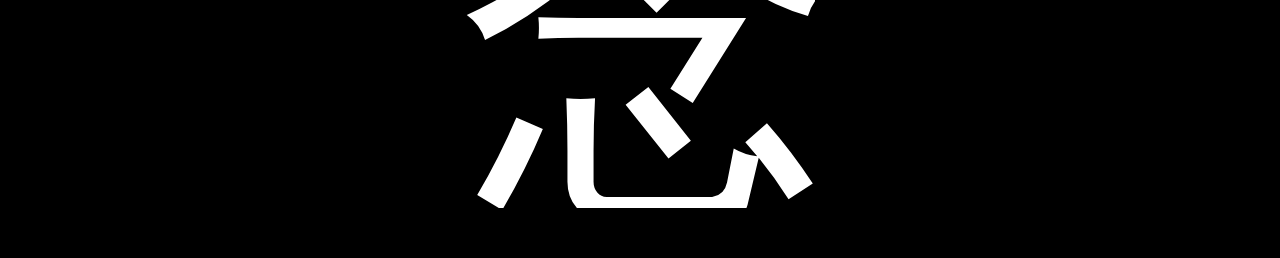
==== commit 10978cb8: "Update index.html" ====
--- a/index.html
+++ b/index.html
@@ -115,7 +115,7 @@
                 不知名的王即将来到，
                 带来我们自认需要之物，
                 带走世间常道！</p>
-            <a class="hover-target load-spiral" href="about.html">Explore more</a></div>
+            <a class="hover-target load-spiral" href="about.html">这里可能会有什么剧本</a></div>
         </div>
       </div>
     </div>
@@ -126,15 +126,15 @@
       <div class="row">
         <div class="col-md-12">
           <div class="main-title text-center">
-            <h2>Projects from the <span>Studio</span></h2>
+            <h2>COCTRPG LOG  <span>STORAGE SITE.</span></h2>
           </div>
         </div>
         <div class="col-md-6">
           <div class="folio-item">
             <div class="img-folio cursorExplore"><a class="load-spiral" href="work-detail-2.html"><img class="img-fluid" src="assets/img/port/2.jpg" draggable="false" alt=""></a></div>
             <div class="text-folio text-center">
-              <h2 class="text-1">OLDMAN</h2>
-              <h2 class="text-2">OLDMAN</h2>
+              <h2 class="text-1">冬雪之下</h2>
+              <h2 class="text-2">冬雪之下</h2>
             </div>
           </div>
           <div class="folio-item">
